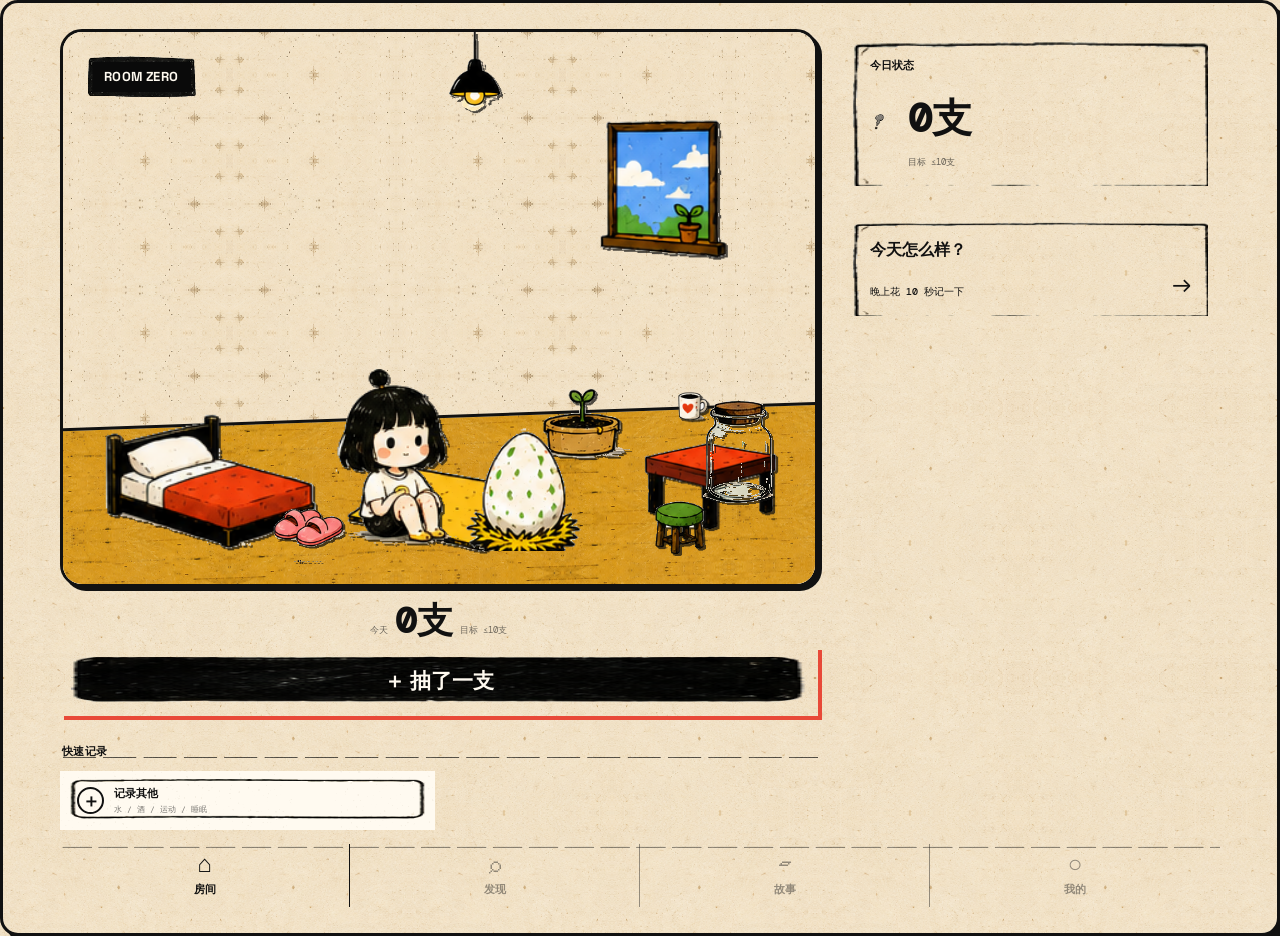
==== index.html @ 04651fb5 "ALIVE V4 · GITHUB PAGES RUNTIME" ====
<!doctype html>
<html lang="zh-CN">
  <head>
    <meta charset="UTF-8" />
    <meta name="viewport" content="width=device-width, initial-scale=1, viewport-fit=cover" />
    <meta name="theme-color" content="#f7f3e8" />
    <meta name="description" content="ALIVE · 把自己养回来。" />
    <meta name="mobile-web-app-capable" content="yes" />
    <meta name="apple-mobile-web-app-capable" content="yes" />
    <title>ALIVE · Room Zero</title>
    <link rel="stylesheet" href="./styles.css?v=5.3-layout-fix" />
  </head>
  <body>
    <div class="app-shell" id="app-shell" data-mode="folded" data-layout-mode="folded">
      <main class="app-main" id="app" aria-live="polite"></main>
    </div>
    <div class="toast" id="toast" role="status" aria-live="polite"></div>
    <div class="sheet-backdrop" id="sheet-backdrop"></div>
    <section class="bottom-sheet" id="bottom-sheet" role="dialog" aria-modal="true" aria-labelledby="sheet-title" hidden></section>
    <script type="module" src="./app.js?v=5.3-layout-fix"></script>
  </body>
</html>
---- styles.css ----
@import url('https://fonts.googleapis.com/css2?family=Bungee&family=DM+Mono:wght@400;500&family=Space+Grotesk:wght@500;600;700&display=swap');
:root { --alive-bg:#f7f3e8; --alive-paper:#fffaf0; --alive-ink:#111; --alive-yellow:#ffd234; --alive-red:#e84938; --alive-green:#66a747; --alive-blue:#4c8bd3; --alive-soft-line:rgba(17,17,17,.18); --alive-shadow:5px 5px 0 var(--alive-ink); --display:'Space Grotesk','Arial Rounded MT Bold',Arial,sans-serif; --mono:'DM Mono',ui-monospace,SFMono-Regular,Menlo,monospace; }
* { box-sizing:border-box; }
html { min-height:100%; background:var(--alive-ink); }
body { min-width:320px; min-height:100%; margin:0; color:var(--alive-ink); background:var(--alive-bg); font-family:var(--display); -webkit-font-smoothing:antialiased; }
button { border:0; color:inherit; font:inherit; cursor:pointer; }
button:focus-visible { outline:3px solid var(--alive-blue); outline-offset:3px; }
img { display:block; max-width:100%; }
.app-shell { min-height:100svh; padding-bottom:70px; background:var(--alive-bg); }
.topbar { position:sticky; z-index:20; top:0; display:grid; grid-template-columns:1fr auto 1fr; align-items:center; min-height:70px; padding:0 clamp(16px,4vw,54px); border-bottom:3px solid var(--alive-ink); background:rgba(247,243,232,.96); }
.brand { display:inline-flex; justify-self:start; align-items:baseline; gap:10px; padding:7px 0; background:transparent; text-align:left; }
.brand-name { font-family:Bungee,var(--display); font-size:23px; letter-spacing:.02em; }
.brand-sub { font-size:11px; font-weight:700; }
.mode-switch { display:flex; gap:3px; padding:3px; border:2px solid var(--alive-ink); background:var(--alive-paper); box-shadow:3px 3px 0 var(--alive-ink); }
.mode-button { min-height:42px; padding:0 13px; background:transparent; font-size:11px; font-weight:700; }
.mode-button.active { color:var(--alive-paper); background:var(--alive-ink); }
.top-actions { display:flex; justify-self:end; align-items:center; gap:9px; }
.sync-state { font-family:var(--mono); font-size:9px; }
.sync-state[data-status=pending] { color:#9d6f00; }
.sync-dot { width:10px; height:10px; border:2px solid var(--alive-ink); border-radius:50%; background:var(--alive-green); }
.sync-dot[data-status=pending] { background:var(--alive-yellow); }
.avatar-button { width:42px; height:42px; border:2px solid var(--alive-ink); background:var(--alive-yellow); box-shadow:3px 3px 0 var(--alive-ink); font-weight:700; }
.app-main { width:min(1420px,100%); margin:0 auto; padding:31px clamp(16px,4vw,54px) 48px; }
.today-view { min-height:calc(100svh - 170px); }
.page-kicker,.section-kicker { display:flex; justify-content:space-between; align-items:center; gap:16px; font-family:var(--mono); font-size:10px; letter-spacing:.04em; text-transform:uppercase; }
.page-kicker { padding-bottom:13px; border-bottom:2px solid var(--alive-ink); }
.page-kicker small,.section-kicker small { font-size:9px; opacity:.58; }
.morning-line { display:flex; justify-content:space-between; align-items:end; gap:16px; margin:22px 0 24px; }
.mini-label { display:block; margin-bottom:6px; font-family:var(--mono); font-size:10px; letter-spacing:.06em; text-transform:uppercase; }
.morning-line h1 { max-width:650px; margin:0; font-size:clamp(30px,4.6vw,58px); line-height:.9; letter-spacing:-.09em; }
.timezone-note { font-family:var(--mono); font-size:9px; line-height:1.55; text-align:right; opacity:.6; }
.world-layout { display:grid; grid-template-columns:minmax(0,1.48fr) minmax(330px,.72fr); gap:25px; align-items:start; }
.world-column { min-width:0; }
.action-column { display:flex; flex-direction:column; gap:13px; }
.world-stage-wrap { position:relative; }
.world-caption { margin-top:10px; font-family:var(--mono); font-size:9px; opacity:.55; }
.room-scene { position:relative; isolation:isolate; min-height:clamp(510px,47vw,680px); overflow:hidden; border:3px solid var(--alive-ink); background:var(--alive-paper); box-shadow:var(--alive-shadow); }
.room-wall,.room-floor { position:absolute; inset:0; z-index:-3; }
.room-wall { background:#f7f1e2; }
.room-floor { top:67%; bottom:0; background:#e5b934; border-top:3px solid var(--alive-ink); transform:skewY(-2deg); transform-origin:right; }
.room-scene.grey-air .room-wall { background:#eee7d9; }
.room-scene.grey-air .room-floor { background:#d6b452; }
.room-label { position:absolute; z-index:8; top:18px; left:18px; display:flex; align-items:baseline; gap:9px; }
.room-label span { padding:6px 9px; color:var(--alive-paper); background:var(--alive-ink); font-size:13px; font-weight:700; letter-spacing:.03em; }
.room-label small { font-family:var(--mono); font-size:9px; }
.room-note { position:absolute; z-index:9; top:18px; right:19px; min-width:125px; max-width:190px; padding:12px 14px 14px; border:2px solid var(--alive-ink); background:var(--alive-paper); box-shadow:3px 3px 0 var(--alive-ink); font-size:12px; font-weight:700; transform:rotate(2deg); }
.room-note img { position:absolute; width:35px; right:7px; bottom:-9px; transform:rotate(-5deg); }
.room-note.note-settled { background:var(--alive-yellow); }
.room-native-note { position:absolute; z-index:5; top:18%; left:29%; display:flex; align-items:center; gap:8px; padding:10px 14px; border:2px solid var(--alive-ink); background:var(--alive-paper); font-size:clamp(14px,2vw,22px); font-weight:700; transform:rotate(-2deg); }
.room-native-note:before { content:''; position:absolute; width:32px; height:6px; left:50%; top:-9px; background:var(--alive-yellow); transform:translateX(-50%) rotate(3deg); }
.room-native-note img { width:22px; }
.room-asset { position:absolute; max-width:none; object-fit:contain; user-select:none; pointer-events:none; filter:drop-shadow(2px 2px 0 rgba(17,17,17,.72)); }
.room-window { z-index:1; top:18%; right:25%; width:18%; }
.room-lamp { z-index:3; top:0; left:56%; width:14%; transform:translateX(-50%); }
.room-bed { z-index:2; left:3%; bottom:6%; width:43%; }
.room-rug { z-index:1; left:35%; bottom:3%; width:39%; }
.room-table { z-index:2; right:3%; bottom:7%; width:24%; }
.room-stool { z-index:3; right:11%; bottom:3%; width:12%; }
.room-cup { z-index:4; right:12%; bottom:28%; width:8%; }
.room-slippers { z-index:4; left:28%; bottom:4%; width:15%; }
.room-plant { z-index:4; right:22%; bottom:23%; width:12%; }
.room-egg { z-index:3; left:54%; bottom:7%; width:22%; transform:translateX(-50%); }
.room-zhanzhan { z-index:6; left:36%; bottom:6%; width:18%; }
.room-smoke-beast { position:absolute; z-index:7; right:23%; bottom:8%; width:15%; padding:0; background:transparent; filter:drop-shadow(3px 3px 0 rgba(17,17,17,.72)); }
.room-smoke-beast>img { width:100%; transition:transform .18s ease; }
.room-smoke-beast:active>img { transform:scale(.96); }
.dialogue { position:absolute; top:-35px; right:-45px; width:106px; aspect-ratio:1.42; }
.dialogue img { position:absolute; inset:0; width:100%; }
.dialogue b { position:absolute; inset:25% 12% 16%; display:grid; place-items:center; font-size:11px; white-space:nowrap; }
.pop-stamp { position:absolute; z-index:10; left:45%; top:48%; padding:11px 17px; color:var(--alive-paper); background:var(--alive-red); border:3px solid var(--alive-ink); box-shadow:4px 4px 0 var(--alive-ink); font-size:24px; font-weight:700; transform:rotate(-7deg); animation:pop-in .3s ease both; }
@keyframes pop-in { from{opacity:0;transform:rotate(-7deg) scale(.7)} to{opacity:1;transform:rotate(-7deg) scale(1)} }
.morning-summary { display:grid; gap:5px; padding:14px 15px; border:2px solid var(--alive-ink); background:var(--alive-paper); box-shadow:3px 3px 0 var(--alive-ink); }
.morning-summary strong { font-size:16px; }
.morning-summary small { font-family:var(--mono); font-size:10px; line-height:1.45; }
.morning-summary.empty { background:var(--alive-blue); }
.morning-summary.empty strong,.morning-summary.empty small { color:var(--alive-paper); }
.mobile-morning { display:none; }
.focus-note { position:relative; padding:16px 17px 14px; border:2px solid var(--alive-ink); background:var(--alive-yellow); box-shadow:4px 4px 0 var(--alive-ink); }
.note-heading { display:flex; justify-content:space-between; align-items:center; font-family:var(--mono); font-size:10px; font-weight:500; }
.note-heading img { width:36px; transform:rotate(-8deg); }
.focus-copy { display:grid; gap:4px; margin:15px 0 12px; }
.focus-copy span { font-size:13px; font-weight:600; }
.focus-copy strong { font-size:clamp(27px,3vw,39px); line-height:.93; letter-spacing:-.08em; }
.focus-progress { height:12px; overflow:hidden; border:2px solid var(--alive-ink); background:var(--alive-paper); }
.focus-progress span { display:block; height:100%; background:var(--alive-green); border-right:2px solid var(--alive-ink); transition:width .25s ease; }
.focus-meta { display:flex; justify-content:space-between; align-items:center; margin-top:8px; }
.focus-meta b { font-family:var(--mono); font-size:12px; }
.focus-meta button { min-height:40px; padding:4px 7px; border-bottom:2px solid var(--alive-ink); background:transparent; font-size:10px; font-weight:700; }
.smoke-action-wrap { display:grid; gap:0; }
.smoke-primary { display:grid; grid-template-columns:52px 1fr auto; align-items:center; gap:12px; min-height:76px; padding:10px 13px; border:3px solid var(--alive-ink); background:var(--alive-ink); color:var(--alive-paper); box-shadow:4px 4px 0 var(--alive-red); text-align:left; }
.smoke-primary:active { transform:translate(2px,2px); box-shadow:2px 2px 0 var(--alive-red); }
.smoke-button-icon { display:grid; place-items:center; width:48px; height:48px; border:2px solid var(--alive-ink); background:var(--alive-yellow); }
.smoke-button-icon img { width:30px; height:30px; object-fit:contain; }
.smoke-button-copy { display:grid; gap:4px; }
.smoke-button-copy b { font-size:17px; }
.smoke-button-copy small { color:rgba(255,250,240,.7); font-family:var(--mono); font-size:9px; }
.smoke-primary>strong { font-family:var(--mono); font-size:24px; }
.smoke-primary>strong em { color:var(--alive-yellow); font-size:12px; font-style:normal; }
.undo-bar { display:flex; justify-content:space-between; align-items:center; min-height:37px; padding:6px 11px; border:2px solid var(--alive-ink); border-top:0; background:var(--alive-red); color:var(--alive-paper); font-family:var(--mono); font-size:10px; }
.undo-bar button { min-height:36px; padding:5px 12px; color:var(--alive-ink); background:var(--alive-yellow); font-weight:700; }
.quick-log { padding:13px 0 4px; border-top:2px solid var(--alive-ink); border-bottom:2px solid var(--alive-ink); }
.quick-buttons { display:grid; grid-template-columns:1fr 1fr; gap:8px; margin-top:11px; }
.quick-button { display:grid; grid-template-columns:29px 1fr; align-items:center; gap:3px 8px; min-height:55px; padding:7px 9px; border:2px solid var(--alive-ink); background:var(--alive-paper); text-align:left; }
.quick-button>span { grid-row:span 2; display:grid; place-items:center; width:27px; height:27px; border:2px solid var(--alive-ink); border-radius:50%; font-size:18px; font-weight:700; }
.quick-button b { font-size:11px; }
.quick-button small { font-family:var(--mono); font-size:8px; opacity:.55; }
.quick-button.active { background:var(--alive-red); color:var(--alive-paper); }
.quick-button.active>span { color:var(--alive-ink); background:var(--alive-yellow); }
.quick-button.muted { opacity:.56; }
.today-state { display:grid; grid-template-columns:1.3fr 1fr 1fr; gap:9px; align-items:center; padding:11px 12px; border:2px solid var(--alive-ink); background:var(--alive-paper); }
.state-title { grid-column:1/-1; font-family:var(--mono); font-size:9px; text-transform:uppercase; opacity:.62; }
.state-main { display:flex; align-items:center; gap:7px; }
.state-main img { width:22px; height:22px; object-fit:contain; }
.state-main strong { font-family:var(--mono); font-size:20px; }
.state-mini { display:grid; gap:3px; font-size:10px; }
.state-mini span { font-family:var(--mono); font-size:8px; opacity:.55; }
.state-mini b { font-size:11px; }
.checkin-entry { display:grid; grid-template-columns:1fr auto 25px; align-items:center; gap:10px; width:100%; min-height:64px; padding:11px 13px; border:2px solid var(--alive-ink); background:var(--alive-blue); color:var(--alive-paper); text-align:left; box-shadow:3px 3px 0 var(--alive-ink); }
.checkin-entry.done { background:var(--alive-green); }
.checkin-entry span { font-size:14px; font-weight:700; }
.checkin-entry b { font-family:var(--mono); font-size:9px; font-weight:500; opacity:.9; }
.checkin-entry i { font-size:21px; font-style:normal; }
.below-room { display:grid; grid-template-columns:.8fr 1.2fr; gap:19px; margin-top:23px; }
.world-growth { display:grid; align-content:center; gap:8px; min-height:120px; padding:17px; border:2px solid var(--alive-ink); background:var(--alive-paper); box-shadow:3px 3px 0 var(--alive-ink); }
.world-growth strong { font-size:15px; line-height:1.3; letter-spacing:-.04em; }
.world-growth i { color:var(--alive-red); font-style:normal; }
.world-growth small { font-family:var(--mono); font-size:9px; opacity:.62; }
.recent-strip { display:grid; grid-template-columns:1fr 1fr; min-height:120px; border:2px solid var(--alive-ink); background:var(--alive-paper); }
.recent-strip>div { display:grid; align-content:center; gap:5px; padding:13px; border-right:2px solid var(--alive-ink); }
.recent-strip>div:last-child { border-right:0; }
.recent-strip strong { font-size:12px; line-height:1.2; }
.dev-tools { display:flex; flex-wrap:wrap; align-items:center; gap:7px; margin-top:26px; padding:10px; border:2px dashed var(--alive-ink); font-family:var(--mono); font-size:9px; }
.dev-tools>span { color:var(--alive-red); font-weight:700; }
.dev-tools button { min-height:34px; padding:5px 8px; border:1px solid var(--alive-ink); background:var(--alive-paper); font-size:9px; }
.dev-tools small { width:100%; opacity:.55; }
.settlement-view { width:min(100%,1040px); margin:0 auto; }
.settlement-head { position:relative; margin:35px 0 25px; padding:20px 0 24px; border-top:3px solid var(--alive-ink); border-bottom:3px solid var(--alive-ink); }
.settlement-head:after { content:'♥'; position:absolute; top:17px; right:4%; color:var(--alive-red); font-size:44px; transform:rotate(10deg); }
.settlement-head h1 { margin:18px 0 9px; font-size:clamp(46px,8vw,100px); line-height:.82; letter-spacing:-.11em; }
.settlement-head h1 em { color:var(--alive-red); font-style:normal; }
.settlement-head p { margin:0; font-family:var(--mono); font-size:11px; }
.settlement-room { position:relative; margin-bottom:20px; }
.settlement-room .room-scene { min-height:min(58vw,560px); }
.settlement-room-title { position:absolute; z-index:12; top:17px; left:50%; padding:6px 9px; color:var(--alive-paper); background:var(--alive-ink); font-family:var(--mono); font-size:10px; transform:translateX(-50%) rotate(-2deg); }
.settlement-change-label { position:absolute; z-index:12; left:50%; bottom:13px; padding:8px 12px; border:2px solid var(--alive-ink); background:var(--alive-yellow); font-size:13px; font-weight:700; transform:translateX(-50%) rotate(-2deg); }
.settlement-grid { display:grid; grid-template-columns:1fr 1fr; gap:17px; }
.summary-card,.change-card { min-height:250px; padding:17px; border:2px solid var(--alive-ink); background:var(--alive-paper); box-shadow:4px 4px 0 var(--alive-ink); }
.summary-card { background:var(--alive-yellow); }
.summary-card ul { display:grid; gap:0; padding:0; margin:15px 0 0; list-style:none; }
.summary-card li { display:flex; justify-content:space-between; gap:10px; padding:12px 0; border-bottom:2px solid var(--alive-ink); font-size:12px; }
.summary-card li strong { font-family:var(--mono); font-size:11px; }
.change-card { background:var(--alive-blue); color:var(--alive-paper); }
.change-visual { display:flex; align-items:center; gap:16px; margin:23px 0 16px; }
.change-visual img { width:92px; height:92px; object-fit:contain; filter:drop-shadow(2px 2px 0 var(--alive-ink)); }
.change-visual span { max-width:170px; font-size:16px; font-weight:700; line-height:1.05; }
.change-card p { margin-top:22px; font-family:var(--mono); font-size:10px; line-height:1.6; }
.settlement-footer { display:flex; justify-content:space-between; gap:14px; align-items:center; margin:22px 0 17px; padding:13px 0; border-top:2px solid var(--alive-ink); border-bottom:2px solid var(--alive-ink); }
.settlement-footer span { font-family:var(--mono); font-size:9px; opacity:.58; }
.settlement-footer strong { font-size:16px; }
.primary-button { display:flex; justify-content:space-between; align-items:center; width:100%; min-height:54px; padding:0 15px; border:2px solid var(--alive-ink); background:var(--alive-ink); color:var(--alive-paper); box-shadow:4px 4px 0 var(--alive-red); font-size:14px; font-weight:700; }
.primary-button span { color:var(--alive-yellow); font-size:23px; }
.bottom-dock { position:fixed; z-index:30; left:0; right:0; bottom:0; display:flex; justify-content:space-between; align-items:center; min-height:51px; padding:0 clamp(16px,4vw,54px); border-top:3px solid var(--alive-ink); background:var(--alive-ink); color:var(--alive-paper); }
.dock-item { font-size:13px; font-weight:700; }
.dock-mark { margin-right:8px; color:var(--alive-red); }
.dock-status { font-family:var(--mono); font-size:9px; opacity:.68; }
.toast { position:fixed; z-index:100; left:50%; bottom:68px; max-width:calc(100vw - 30px); padding:11px 14px; border:2px solid var(--alive-ink); background:var(--alive-yellow); box-shadow:4px 4px 0 var(--alive-ink); font-size:12px; font-weight:700; opacity:0; pointer-events:none; transform:translate(-50%,14px) rotate(-1deg); transition:.2s ease; }
.toast.show { opacity:1; transform:translate(-50%,0) rotate(-1deg); }
.sheet-backdrop { position:fixed; z-index:80; inset:0; background:rgba(17,17,17,.47); opacity:0; pointer-events:none; transition:opacity .2s; }
.sheet-backdrop.show { opacity:1; pointer-events:auto; }
.bottom-sheet { position:fixed; z-index:90; left:50%; bottom:0; width:min(100%,620px); max-height:90svh; overflow-y:auto; padding:26px 21px calc(23px + env(safe-area-inset-bottom)); border:3px solid var(--alive-ink); border-bottom:0; background:var(--alive-paper); box-shadow:7px 0 0 var(--alive-yellow); transform:translateX(-50%); }
.bottom-sheet[hidden] { display:none; }
.sheet-close { position:absolute; top:13px; right:14px; width:44px; height:44px; border:2px solid var(--alive-ink); background:var(--alive-yellow); font-size:21px; line-height:1; }
.sheet-kicker { font-family:var(--mono); font-size:10px; }
.bottom-sheet h2 { max-width:450px; margin:15px 0 8px; font-size:35px; line-height:.9; letter-spacing:-.08em; }
.sheet-copy { max-width:430px; margin:0 0 21px; font-family:var(--mono); font-size:10px; line-height:1.6; opacity:.62; }
.scale-row,.food-row { display:grid; grid-template-columns:74px 1fr; align-items:center; gap:11px; padding:10px 0; border-bottom:2px solid var(--alive-soft-line); }
.scale-row>span,.food-row>span { font-size:12px; font-weight:700; }
.scale-row>div,.food-row>div { display:grid; grid-template-columns:repeat(5,1fr); gap:5px; }
.scale-choice,.food-choice { min-height:44px; border:2px solid var(--alive-ink); background:transparent; font-family:var(--mono); font-size:11px; }
.scale-choice.selected,.food-choice.selected { background:var(--alive-green); color:var(--alive-paper); }
.food-row { margin-bottom:19px; }
.food-row>div { grid-template-columns:repeat(3,1fr); }
.target-stepper { display:grid; grid-template-columns:52px 1fr 52px; gap:12px; align-items:center; margin:27px 0 23px; }
.target-stepper button { width:52px; height:52px; border:2px solid var(--alive-ink); background:var(--alive-yellow); font-size:25px; }
.target-stepper strong { font-family:var(--mono); font-size:36px; text-align:center; }
.target-stepper small { font-size:12px; }
.app-shell[data-mode=folded] .app-main { padding-top:20px; }
.app-shell[data-mode=folded] .morning-line { margin:13px 0 14px; }
.app-shell[data-mode=folded] .morning-line h1 { font-size:clamp(28px,4vw,42px); }
.app-shell[data-mode=folded] .desktop-morning { display:none; }
.app-shell[data-mode=folded] .action-column { gap:9px; }
.app-shell[data-mode=folded] .room-scene { min-height:clamp(250px,32svh,400px); }
.app-shell[data-mode=folded] .world-caption { display:none; }
@media (max-width:900px) { .world-layout{grid-template-columns:1fr}.desktop-morning{display:none}.mobile-morning{display:block;margin-top:15px}.action-column{display:grid;grid-template-columns:1fr 1fr;gap:13px}.action-column>.focus-note,.action-column>.smoke-action-wrap,.action-column>.today-state,.action-column>.checkin-entry{grid-column:1/-1}.quick-log{padding-top:0;border-top:0} }
@media (min-width:901px) { .app-shell[data-mode=folded] .world-layout{grid-template-columns:1fr}.app-shell[data-mode=folded] .action-column{display:grid;grid-template-columns:repeat(2,minmax(0,1fr));gap:14px}.app-shell[data-mode=folded] .action-column>.focus-note,.app-shell[data-mode=folded] .action-column>.smoke-action-wrap,.app-shell[data-mode=folded] .action-column>.today-state,.app-shell[data-mode=folded] .action-column>.checkin-entry{grid-column:1/-1} }
@media (max-width:580px) { .app-shell{padding-bottom:62px}.topbar{grid-template-columns:1fr auto;min-height:64px;padding:0 13px}.brand-name{font-size:20px}.brand-sub,.sync-state{display:none}.mode-switch{position:absolute;top:72px;left:50%;transform:translateX(-50%)}.mode-button{min-height:39px;padding:0 10px;font-size:9px}.avatar-button{width:36px;height:36px}.app-main{padding:54px 13px 28px}.page-kicker{font-size:8px}.page-kicker small{font-size:8px}.morning-line{align-items:start;margin:20px 0 16px}.morning-line h1{font-size:32px}.timezone-note{display:none}.room-scene{min-height:440px;box-shadow:3px 3px 0 var(--alive-ink)}.room-label{top:12px;left:11px;gap:5px}.room-label span{font-size:10px}.room-label small{font-size:7px}.room-note{top:45px;right:10px;max-width:122px;padding:8px 9px 10px;font-size:9px}.room-native-note{top:20%;left:30%;padding:8px 10px;font-size:13px}.room-native-note img{width:16px}.room-window{top:17%;right:7%;width:29%}.room-lamp{width:17%;left:56%}.room-bed{left:1%;bottom:6%;width:52%}.room-rug{left:30%;bottom:2%;width:49%}.room-table{right:0;bottom:7%;width:35%}.room-stool{right:8%;bottom:3%;width:15%}.room-cup{right:12%;bottom:28%;width:10%}.room-slippers{left:27%;bottom:4%;width:19%}.room-plant{right:23%;bottom:22%;width:15%}.room-egg{left:53%;bottom:7%;width:28%}.room-zhanzhan{left:34%;bottom:6%;width:24%}.room-smoke-beast{right:22%;bottom:8%;width:19%}.dialogue{top:-30px;right:-30px;width:82px}.dialogue b{font-size:8px}.pop-stamp{left:40%;top:47%;padding:8px 11px;font-size:18px}.action-column{display:flex;gap:11px}.focus-note{padding:13px 12px 11px}.focus-copy strong{font-size:29px}.smoke-primary{grid-template-columns:45px 1fr auto;min-height:70px;gap:8px;padding:8px;box-shadow:3px 3px 0 var(--alive-red)}.smoke-button-icon{width:40px;height:40px}.smoke-button-icon img{width:25px;height:25px}.smoke-button-copy b{font-size:15px}.smoke-primary>strong{font-size:20px}.today-state{padding:10px}.state-main strong{font-size:18px}.checkin-entry{min-height:58px;padding:9px 10px}.checkin-entry span{font-size:12px}.checkin-entry b{font-size:8px}.below-room{grid-template-columns:1fr;gap:14px}.world-growth,.recent-strip{min-height:104px}.recent-strip>div{padding:11px}.bottom-dock{min-height:47px;padding:0 13px}.dock-status{font-size:7px}.toast{bottom:63px;font-size:10px}.settlement-head{margin-top:27px}.settlement-head h1{font-size:58px}.settlement-room .room-scene{min-height:430px}.settlement-grid{grid-template-columns:1fr}.summary-card,.change-card{min-height:auto}.settlement-footer{display:grid}.bottom-sheet{padding:23px 14px calc(18px + env(safe-area-inset-bottom))}.bottom-sheet h2{font-size:32px}.scale-row,.food-row{grid-template-columns:63px 1fr;gap:8px} }
@media (prefers-reduced-motion:reduce) { *,*::before,*::after{scroll-behavior:auto!important;animation-duration:.01ms!important;animation-iteration-count:1!important;transition-duration:.01ms!important} }

/* V4 Game Shell rebuild: the room is the product surface. */
:root { --shell-cream:#f7f3e8; --shell-paper:#fffaf0; --shell-ink:#111111; --shell-yellow:#ffd234; --shell-red:#e84938; --shell-green:#66a747; --shell-blue:#4c8bd3; --shell-shadow:4px 4px 0 var(--shell-ink); }
html, body { background:var(--shell-ink); }
body { overflow-x:hidden; }
.app-shell { min-height:100svh; padding:0; background:var(--shell-cream); }
.app-main { width:100%; max-width:none; margin:0; padding:0; }
.game-screen { width:min(1210px,100%); min-height:100svh; margin:0 auto; padding:clamp(10px,2.2vw,26px); border:3px solid var(--shell-ink); border-radius:28px; box-shadow:7px 7px 0 var(--shell-ink); background:var(--shell-cream); }
.game-screen:before { display:none; }
.game-layout { display:grid; grid-template-columns:minmax(0,2.05fr) minmax(245px,.95fr); gap:clamp(10px,1.6vw,22px); width:min(1160px,100%); margin:0 auto; align-items:stretch; }
.game-world { min-width:0; }
.world-stage-wrap { height:100%; }
.room-scene { min-height:0; height:clamp(420px,63svh,650px); border:3px solid var(--shell-ink); border-radius:22px; box-shadow:var(--shell-shadow); background:var(--shell-paper); }
.room-wall { background:#f8f0df; }
.room-floor { top:67%; background:#e7bb35; }
.room-scene.grey-air .room-wall { background:#eee7d9; }
.room-scene.grey-air .room-floor { background:#d7b65a; }
.room-label { top:18px; left:18px; }
.room-label span { padding:7px 10px; font-size:13px; }
.room-label small { display:none; }
.room-note { display:none; }
.room-native-note { top:18%; left:30%; padding:8px 12px; font-size:clamp(13px,1.7vw,20px); }
.game-hud { display:flex; flex-direction:column; justify-content:flex-start; gap:12px; min-width:0; padding:clamp(8px,1.5vw,18px) 0; }
.today-state { display:block; padding:17px; border:2px solid var(--shell-ink); border-radius:10px; background:var(--shell-paper); box-shadow:3px 3px 0 var(--shell-ink); }
.state-title { margin-bottom:18px; font-family:var(--mono); font-size:11px; font-weight:700; opacity:1; }
.state-main { gap:10px; }
.state-main img { width:28px; height:28px; }
.state-main strong { font-size:clamp(25px,3.2vw,40px); }
.state-mini { display:none; }
.mood-entry { display:grid; grid-template-columns:1fr auto; gap:7px 10px; width:100%; min-height:118px; padding:17px; border:2px solid var(--shell-ink); border-radius:10px; background:var(--shell-paper); box-shadow:3px 3px 0 var(--shell-ink); text-align:left; }
.mood-entry span { grid-column:1/-1; font-size:16px; font-weight:700; }
.mood-entry b { font-family:var(--mono); font-size:10px; font-weight:500; align-self:end; }
.mood-entry i { align-self:end; font-size:24px; font-style:normal; }
.mood-entry.good { background:#eef5df; }
.mood-entry.rough { background:#f6e2d8; }
.game-focus { width:min(1160px,100%); margin:clamp(10px,1.7vw,20px) auto 0; }
.focus-note { padding:9px 12px 10px; border:0; border-bottom:2px solid var(--shell-ink); background:transparent; box-shadow:none; }
.note-heading { font-family:var(--display); font-size:clamp(14px,2vw,19px); font-weight:700; }
.note-heading img { width:31px; }
.focus-copy { display:none; }
.focus-target { position:relative; display:flex; align-items:center; gap:9px; width:min(350px,100%); min-height:48px; margin-top:8px; padding:5px 10px; border:2px solid var(--shell-ink); border-radius:7px; background:var(--shell-paper); text-align:left; }
.focus-target img { width:20px; height:20px; object-fit:contain; }
.focus-target strong { font-size:clamp(17px,2vw,23px); }
.focus-target span { margin-left:auto; font-family:var(--mono); font-size:9px; opacity:.6; }
.focus-progress { width:min(350px,100%); height:5px; margin-top:8px; border:1px solid var(--shell-ink); background:var(--shell-paper); }
.focus-progress span { background:var(--shell-green); }
.game-action-row { display:grid; grid-template-columns:minmax(0,1.08fr) minmax(250px,.92fr); gap:14px; width:min(1160px,100%); margin:0 auto; align-items:start; }
.smoke-primary { min-height:70px; border-radius:8px; box-shadow:4px 4px 0 var(--shell-red); }
.smoke-primary>strong { font-size:24px; }
.quick-log { padding:0; border:0; }
.quick-log .section-kicker { min-height:24px; padding:0 2px; border-bottom:2px solid var(--shell-ink); font-family:var(--display); font-size:11px; font-weight:700; }
.quick-log .section-kicker small { display:none; }
.quick-buttons { grid-template-columns:1fr 1fr; margin-top:8px; }
.quick-button { min-height:55px; border-radius:6px; }
.quick-button.active { background:var(--shell-paper); color:var(--shell-ink); }
.quick-button.active>span { background:var(--shell-yellow); }
.quick-button.muted { opacity:1; background:var(--shell-paper); }
.undo-bar { border-radius:0 0 8px 8px; }
.game-nav { display:grid; grid-template-columns:repeat(4,1fr); width:min(1160px,100%); margin:14px auto 0; border-top:2px solid var(--shell-ink); border-bottom:2px solid var(--shell-ink); }
.game-nav button { display:grid; gap:3px; justify-items:center; min-height:63px; padding:8px 5px; background:transparent; border-right:1px solid var(--shell-ink); }
.game-nav button:last-child { border-right:0; }
.game-nav button span { font-size:24px; line-height:1; }
.game-nav button b { font-size:11px; }
.game-nav button:not(.active) { opacity:.42; }
.below-room, .world-caption, .mobile-morning, .desktop-morning, .recent-strip, .world-growth, .checkin-entry { display:none !important; }
.dev-tools { width:min(1160px,100%); margin:15px auto 0; }
.settlement-view { width:100%; max-width:1160px; margin:0 auto; padding:0; }
.settlement-view .page-kicker { display:none; }
.settlement-head { margin:0 auto 14px; padding:0 0 9px; border-top:0; border-bottom:2px solid var(--shell-ink); }
.settlement-head:after { display:none; }
.settlement-head h1 { margin:0; font-size:clamp(29px,5vw,56px); letter-spacing:-.08em; }
.settlement-head p { display:none; }
.settlement-room-title { top:13px; }
.settlement-room .room-scene { height:clamp(390px,65svh,650px); }
.settlement-change-label { bottom:13px; }
.settlement-grid { grid-template-columns:minmax(0,1fr) minmax(0,1fr); gap:12px; }
.summary-card, .change-card { min-height:0; padding:13px; border-radius:8px; box-shadow:3px 3px 0 var(--shell-ink); }
.summary-card { background:var(--shell-paper); }
.change-card { background:var(--shell-paper); color:var(--shell-ink); }
.change-visual { margin:10px 0; }
.change-visual img { width:70px; height:70px; }
.change-visual span { font-size:12px; }
.change-card p { margin:8px 0 0; font-size:9px; }
.settlement-footer { margin:13px 0; }
.settlement-footer strong { font-size:14px; }
.toast { bottom:18px; }
@media (max-width:759px) {
  html, body { background:var(--shell-cream); }
  body { overflow:hidden; }
  .game-screen { height:100svh; min-height:0; overflow:hidden; padding:8px 13px calc(8px + env(safe-area-inset-bottom)); border-radius:23px; box-shadow:3px 3px 0 var(--shell-ink); }
  .game-screen:before { height:2px; margin-bottom:7px; }
  .game-layout { display:block; }
  .game-hud { display:none; }
  .room-scene { height:43svh; min-height:270px; max-height:410px; border-radius:18px; box-shadow:3px 3px 0 var(--shell-ink); }
  .room-label { top:12px; left:12px; }
  .room-label span { padding:5px 8px; font-size:10px; }
  .room-window { top:15%; right:7%; width:29%; }
  .room-lamp { width:17%; }
  .room-bed { left:1%; bottom:6%; width:52%; }
  .room-rug { left:30%; bottom:2%; width:49%; }
  .room-table { right:0; bottom:7%; width:35%; }
  .room-stool { right:8%; bottom:3%; width:15%; }
  .room-cup { right:12%; bottom:28%; width:10%; }
  .room-slippers { left:27%; bottom:4%; width:19%; }
  .room-plant { right:23%; bottom:22%; width:15%; }
  .room-egg { left:53%; bottom:7%; width:28%; }
  .room-zhanzhan { left:34%; bottom:6%; width:24%; }
  .room-smoke-beast { right:22%; bottom:8%; width:19%; }
  .room-native-note { display:none; }
  .game-focus { margin-top:6px; }
  .focus-note { padding:4px 2px 5px; }
  .note-heading { font-size:13px; }
  .focus-target { width:100%; min-height:43px; margin-top:5px; }
  .focus-target strong { font-size:18px; }
  .focus-progress { width:100%; height:4px; margin-top:5px; }
  .game-action-row { display:block; margin-top:7px; }
  .smoke-primary { min-height:58px; grid-template-columns:40px 1fr auto; gap:8px; padding:6px 8px; box-shadow:3px 3px 0 var(--shell-red); }
  .smoke-button-icon { width:38px; height:38px; }
  .smoke-button-icon img { width:23px; height:23px; }
  .smoke-button-copy b { font-size:15px; }
  .smoke-button-copy small { font-size:8px; }
  .smoke-primary>strong { font-size:20px; }
  .quick-log { margin-top:5px; }
  .quick-log .section-kicker { display:none; }
  .quick-buttons { grid-template-columns:1fr 1fr; margin-top:0; gap:7px; }
  .quick-button { min-height:38px; padding:4px 8px; grid-template-columns:24px 1fr; }
  .quick-button>span { width:23px; height:23px; font-size:15px; }
  .quick-button b { font-size:10px; }
  .quick-button small { display:none; }
  .game-nav { display:none; }
  .undo-bar { min-height:31px; padding:3px 8px; }
  .undo-bar button { min-height:28px; padding:3px 10px; }
  .toast { bottom:10px; }
}

/* Final room/detail overrides: this block intentionally wins over legacy cascades. */
.room-egg {
  width:14.5%;
  left:54%;
  bottom:7%;
  opacity:1 !important;
  mix-blend-mode:normal;
  background:transparent;
}
.room-egg, .room-plant, .room-seed-jar, .room-resident, .room-smoke-beast { transform-origin:center bottom; }
.room-plant { width:8%; right:22%; bottom:23%; }
.room-seed-jar { right:5%; bottom:8%; width:5%; }
.room-seed-jar span { display:none; }
.room-resident { transform:none !important; }
.room-smoke-beast { right:12%; bottom:11%; width:7.8%; }
.resident-liver { right:23%; bottom:15%; width:8.6%; }
.resident-muscle { right:4%; bottom:14%; width:10.4%; }
.resident-moon { right:7%; top:31%; bottom:auto; width:7.8%; }
.resident-water { right:8%; top:39%; bottom:auto; width:6.8%; }
.smoke-count-outside { flex-wrap:wrap; row-gap:2px; }
.smoke-count-outside em { margin-left:0; color:var(--shell-ink); opacity:.58; font-family:var(--mono); font-size:9px; }
.state-main { flex-wrap:wrap; }
.state-main small { width:100%; margin-left:38px; color:var(--shell-ink); font-family:var(--mono); font-size:9px; opacity:.62; }
.settlement-facts { display:grid; grid-template-columns:repeat(4,minmax(0,1fr)); gap:8px; margin-top:15px; }
.settlement-fact { display:grid; gap:3px; min-width:0; padding:9px 7px 8px; border:2px solid var(--shell-ink); background:rgba(255,250,240,.32); }
.settlement-fact b { font-size:18px; line-height:1; }
.settlement-fact span { font-family:var(--mono); font-size:8px; opacity:.62; }
.settlement-fact strong { overflow-wrap:anywhere; font-family:var(--mono); font-size:11px; line-height:1.1; }
.settlement-note { background:var(--shell-yellow); }

@media (max-width:759px) {
  .room-scene { min-height:clamp(440px,61svh,560px); }
  .room-zhanzhan { left:34%; bottom:6%; width:30%; }
  .room-egg { left:57%; bottom:7%; width:21%; }
  .room-plant { right:24%; bottom:22%; width:9%; }
  .room-seed-jar { right:5%; bottom:10%; width:8.5%; }
  .room-smoke-beast { right:10%; bottom:11%; width:13%; }
  .resident-liver { right:22%; bottom:17%; width:11.5%; }
  .resident-muscle { right:3%; bottom:16%; width:14%; }
  .resident-moon { right:8%; top:30%; width:11.5%; }
  .resident-water { right:9%; top:39%; width:9%; }
  .settlement-facts { gap:5px; }
  .settlement-fact { padding:8px 5px; }
  .settlement-fact b { font-size:15px; }
  .settlement-fact strong { font-size:9px; }
}

/* Detail pass: stable room anchors, truthful smoke numbers, and opaque hero egg. */
.room-egg {
  opacity:1 !important;
  mix-blend-mode:normal;
  background:transparent;
}
.room-egg, .room-plant, .room-seed-jar, .room-resident, .room-smoke-beast { transform-origin:center bottom; }
.room-egg { width:14.5%; left:54%; bottom:7%; transform:translateX(-50%); }
.room-plant { width:8%; right:22%; bottom:23%; }
.room-seed-jar { right:5%; bottom:8%; width:5%; }
.room-seed-jar span { display:none; }
.room-resident { transform:none !important; }
.room-smoke-beast { right:12%; bottom:11%; width:7.8%; }
.resident-liver { right:23%; bottom:15%; width:8.6%; }
.resident-muscle { right:4%; bottom:14%; width:10.4%; }
.resident-moon { right:7%; top:31%; bottom:auto; width:7.8%; }
.resident-water { right:8%; top:39%; bottom:auto; width:6.8%; }
.smoke-count-outside { flex-wrap:wrap; row-gap:2px; }
.smoke-count-outside em { margin-left:0; color:var(--shell-ink); opacity:.58; font-family:var(--mono); font-size:9px; }
.state-main { flex-wrap:wrap; }
.state-main small { width:100%; margin-left:38px; color:var(--shell-ink); font-family:var(--mono); font-size:9px; opacity:.62; }
.settlement-facts { display:grid; grid-template-columns:repeat(4,minmax(0,1fr)); gap:8px; margin-top:15px; }
.settlement-fact { display:grid; gap:3px; min-width:0; padding:9px 7px 8px; border:2px solid var(--shell-ink); background:rgba(255,250,240,.32); }
.settlement-fact b { font-size:18px; line-height:1; }
.settlement-fact span { font-family:var(--mono); font-size:8px; opacity:.62; }
.settlement-fact strong { overflow-wrap:anywhere; font-family:var(--mono); font-size:11px; line-height:1.1; }
.settlement-note { background:var(--shell-yellow); }

@media (max-width:759px) {
  .room-scene { min-height:clamp(440px,61svh,560px); }
  .room-zhanzhan { left:34%; bottom:6%; width:30%; }
  .room-egg { left:57%; bottom:7%; width:21%; }
  .room-plant { right:24%; bottom:22%; width:9%; }
  .room-seed-jar { right:5%; bottom:10%; width:8.5%; }
  .room-smoke-beast { right:10%; bottom:11%; width:13%; }
  .resident-liver { right:22%; bottom:17%; width:11.5%; }
  .resident-muscle { right:3%; bottom:16%; width:14%; }
  .resident-moon { right:8%; top:30%; width:11.5%; }
  .resident-water { right:9%; top:39%; width:9%; }
  .settlement-facts { gap:5px; }
  .settlement-fact { padding:8px 5px; }
  .settlement-fact b { font-size:15px; }
  .settlement-fact strong { font-size:9px; }
}

@media (max-width:759px) and (orientation:portrait) {
  .app-shell[data-layout-mode="folded"] .game-focus { margin-top:10px; }
  .app-shell[data-layout-mode="folded"] .game-action-row { margin-top:8px; }
}
@media (min-width:760px) and (max-height:760px) { .room-scene { height:clamp(360px,58svh,520px); } }

/* V4 final shell polish: approved material kit + Find N6 composition lock. */
:root {
  --material-paper:url('./assets/v4/material/ALIVE_V4_MATERIAL_ASSETS/texture_paper.png');
  --material-wall:url('./assets/v4/material/ALIVE_V4_MATERIAL_ASSETS/texture_wall.png');
  --material-floor:url('./assets/v4/material/ALIVE_V4_MATERIAL_ASSETS/texture_floor.png');
  --material-panel:url('./assets/v4/material/ALIVE_V4_MATERIAL_ASSETS/frame_panel.png');
  --material-secondary:url('./assets/v4/material/ALIVE_V4_MATERIAL_ASSETS/frame_button_secondary.png');
  --material-cta:url('./assets/v4/material/ALIVE_V4_MATERIAL_ASSETS/frame_cta_black.png');
  --material-label:url('./assets/v4/material/ALIVE_V4_MATERIAL_ASSETS/frame_label_black.png');
  --material-divider:url('./assets/v4/material/ALIVE_V4_MATERIAL_ASSETS/divider_handdrawn.png');
  --material-grain:url('./assets/v4/material/ALIVE_V4_MATERIAL_ASSETS/grain_overlay.png');
}
html, body { background-color:var(--shell-cream); }
body { overflow-x:hidden; overflow-y:auto; }
.app-shell { position:relative; background-color:var(--shell-cream); background-image:var(--material-paper); background-size:406px 270px; }
.app-shell::after { content:''; position:fixed; z-index:50; inset:0; pointer-events:none; background-image:var(--material-grain); background-size:314px 146px; opacity:.075; mix-blend-mode:multiply; }
.game-screen { border-radius:18px; background-color:var(--shell-cream); background-image:var(--material-paper); background-size:406px 270px; }
.room-wall { background-color:#f8f0df; background-image:var(--material-wall); background-size:333px 86px; background-repeat:repeat; }
.room-floor { background-color:#e7bb35; background-image:var(--material-floor); background-size:333px 106px; background-repeat:repeat; }
.room-label span { padding:10px 15px; background:transparent; border:9px solid transparent; border-image:var(--material-label) 20 fill stretch; }
.focus-target, .quick-button, .scale-choice, .food-choice, .sheet-close, .target-stepper button { border:10px solid transparent; border-image:var(--material-secondary) 20 fill stretch; background:transparent; border-radius:0; }
.today-state, .mood-entry, .summary-card, .change-card { border:12px solid transparent; border-image:var(--material-panel) 20 fill stretch; background:transparent; border-radius:0; box-shadow:none; }
.smoke-primary, .primary-button { border:12px solid transparent; border-image:var(--material-cta) 20 fill stretch; background:transparent; border-radius:0; box-shadow:4px 4px 0 var(--shell-red); }
.quick-log .section-kicker { border-bottom:0; background-image:var(--material-divider); background-repeat:repeat-x; background-position:left bottom; background-size:auto 9px; }
.focus-note { background-image:var(--material-divider); background-repeat:repeat-x; background-position:left bottom; background-size:auto 9px; border-bottom:0; }
.focus-progress { display:none; }
.mood-entry.good, .mood-entry.rough { background-color:transparent; }
.settlement-view .summary-card { background-color:transparent; }
.settlement-view .change-card { color:var(--shell-ink); background-color:transparent; }
.settlement-head { background-image:var(--material-divider); background-repeat:repeat-x; background-position:left bottom; background-size:auto 9px; border-bottom:0; }
.game-nav { border-top:0; border-bottom:0; background-image:var(--material-divider); background-repeat:repeat-x; background-position:left top, left bottom; background-size:auto 8px; }

/* Folded is a compact handheld game composition, not a shrunken desktop page. */
@media (max-width:759px) {
  html, body { min-height:100%; overflow-x:hidden; overflow-y:auto; }
  body { touch-action:pan-y; }
  .app-shell { min-height:100svh; padding-bottom:0; }
  .game-screen { width:100%; min-height:100svh; height:auto; overflow:visible; padding:8px 13px calc(10px + env(safe-area-inset-bottom)); border:0; border-radius:0; box-shadow:none; }
  .game-layout { display:block; }
  .room-scene { height:56svh; min-height:390px; max-height:520px; border-radius:0; box-shadow:3px 3px 0 var(--shell-ink); }
  .room-label { top:12px; left:12px; }
  .room-label span { padding:7px 11px; border-width:7px; font-size:10px; }
  .room-window { top:13%; right:9%; width:34%; }
  .room-lamp { width:19%; left:54%; }
  .room-bed { left:1%; bottom:5%; width:43%; }
  .room-rug, .room-table, .room-stool, .room-cup, .room-slippers, .room-plant { display:none; }
  .room-egg { left:63%; bottom:5%; width:36%; }
  .room-zhanzhan { left:31%; bottom:5%; width:31%; }
  .room-smoke-beast { right:16%; bottom:7%; width:23%; }
  .game-focus { margin-top:8px; }
  .focus-note { padding:5px 2px 9px; }
  .note-heading { font-size:13px; }
  .note-heading img { width:27px; }
  .focus-target { width:100%; min-height:44px; margin-top:5px; padding:3px 7px; border-width:8px; }
  .focus-target strong { font-size:18px; }
  .focus-target span { font-size:8px; }
  .game-action-row { display:block; margin-top:8px; }
  .smoke-primary { min-height:60px; grid-template-columns:40px 1fr auto; gap:8px; padding:5px 8px; border-width:9px; box-shadow:3px 3px 0 var(--shell-red); }
  .smoke-button-icon { width:38px; height:38px; }
  .smoke-button-copy b { font-size:15px; }
  .smoke-button-copy small { font-size:8px; }
  .smoke-primary>strong { font-size:20px; }
  .quick-log { margin-top:5px; }
  .quick-buttons { grid-template-columns:1fr; margin-top:0; gap:6px; }
  .quick-button { min-height:40px; padding:3px 8px; border-width:8px; }
  .quick-button>span { width:23px; height:23px; }
  .quick-button b { font-size:10px; }
  .undo-bar { border-radius:0; }
  .toast { bottom:10px; }
  .bottom-sheet { border-width:10px; border-image:var(--material-panel) 20 fill stretch; border-bottom:0; border-radius:0; box-shadow:7px 0 0 var(--shell-yellow); }
  .settlement-view { padding:8px 13px calc(18px + env(safe-area-inset-bottom)); }
  .settlement-view .room-scene { height:56svh; min-height:390px; }
}

/* Unfolded remains a composed world view with a narrow supporting HUD. */
@media (min-width:760px) {
  .game-screen { max-width:1380px; }
  .game-layout { grid-template-columns:minmax(0,2.12fr) minmax(265px,.88fr); gap:clamp(13px,1.8vw,24px); }
  .room-scene { height:clamp(450px,62svh,680px); }
  .game-hud { padding-top:8px; }
  .room-label span { border-width:8px; }
  .game-focus { margin-top:12px; }
  .smoke-primary { border-width:11px; }
  .quick-button { border-width:8px; }
}

/* Slice 01 cleanup: quiet character taps, compact smoke feedback, and a real portrait settlement flow. */
.pop-stamp { display:none !important; }
.room-smoke-beast { z-index:7; }
.room-smoke-beast.tap-react > img { transform:translateY(-3px) scale(1.025) rotate(-1deg); }
.dialogue { pointer-events:none; }

.smoke-action-wrap { display:flex; flex-direction:column; align-items:stretch; gap:7px; }
.smoke-count-outside { display:flex; align-items:baseline; justify-content:center; gap:7px; min-height:28px; color:var(--shell-ink); }
.smoke-count-outside span { font-family:var(--mono); font-size:9px; opacity:.6; }
.smoke-count-outside strong { font-family:var(--mono); font-size:clamp(25px,3vw,36px); line-height:1; }
.smoke-count-outside em { margin-left:3px; color:var(--shell-red); font-size:.52em; font-style:normal; }
.smoke-primary { display:flex; align-items:center; justify-content:center; min-height:64px; text-align:center; }
.smoke-primary > b { font-size:clamp(16px,2vw,21px); }
.smoke-primary > strong, .smoke-button-icon, .smoke-button-copy { display:none !important; }
.undo-bar { display:none !important; }
.toast { display:flex; align-items:center; gap:10px; pointer-events:none; }
.toast button { min-height:30px; padding:3px 9px; border:1px solid var(--shell-ink); background:var(--shell-paper); font-family:var(--mono); font-size:10px; font-weight:700; pointer-events:auto; }

@media (max-width:759px) {
  .smoke-action-wrap { gap:5px; }
  .smoke-count-outside { min-height:28px; }
  .smoke-count-outside strong { font-size:26px; }
  .smoke-primary { min-height:58px; padding:5px 8px; border-width:9px; }
  .smoke-primary > b { font-size:16px; }
  .settlement-view { width:100%; max-width:560px; padding:12px 13px calc(24px + env(safe-area-inset-bottom)); }
  .settlement-head { margin:0 0 14px; padding:0 0 11px; }
  .settlement-head h1 { font-size:clamp(36px,11vw,56px); line-height:.9; }
  .settlement-room { margin-bottom:16px; }
  .settlement-room .room-scene { height:clamp(320px,58svh,470px); min-height:320px; max-height:470px; }
  .settlement-room-title { top:11px; left:12px; transform:none; font-size:9px; }
  .settlement-change-label { bottom:10px; max-width:calc(100% - 24px); white-space:nowrap; font-size:11px; }
  .settlement-grid { display:flex; flex-direction:column; gap:12px; }
  .summary-card, .change-card { width:100%; min-height:0; }
  .change-visual { margin:10px 0 8px; }
  .settlement-footer { display:flex; flex-direction:column; align-items:flex-start; gap:6px; margin:14px 0; }
}

@media (prefers-reduced-motion:reduce) {
  .room-smoke-beast.tap-react > img { transform:none; }
}

/* Phase 1: life seeds, resident projections, and lightweight nurture surface. */
.room-seed-jar, .room-resident { position:absolute; padding:0; border:0; background:transparent; }
.room-seed-jar { z-index:8; right:5%; bottom:7%; width:10%; }
.room-seed-jar img, .resident-asset { width:100%; height:auto; object-fit:contain; filter:drop-shadow(2px 2px 0 rgba(17,17,17,.65)); }
.room-seed-jar span { position:absolute; right:-5px; bottom:-4px; min-width:18px; padding:2px 4px; border:2px solid var(--shell-ink); background:var(--shell-yellow); font-family:var(--mono); font-size:9px; line-height:1; }
.room-resident { z-index:8; right:3%; bottom:7%; width:15%; transform:translateX(calc(var(--resident-index) * -105%)); }
.resident-smoke { right:12%; width:16%; bottom:8%; }
.resident-liver { right:3%; width:15%; bottom:8%; }
.resident-muscle { right:3%; width:18%; bottom:6%; }
.resident-moon { right:3%; width:14%; bottom:40%; }
.resident-water { right:3%; width:13%; bottom:34%; }
.room-feedback { position:absolute; z-index:20; left:50%; top:42%; padding:8px 12px; border:2px solid var(--shell-ink); background:var(--shell-yellow); box-shadow:3px 3px 0 var(--shell-ink); font-size:12px; font-weight:700; transform:translateX(-50%) rotate(-2deg); pointer-events:none; }
.nurture-panel { display:grid; gap:12px; margin:16px 0; padding:18px; border:12px solid transparent; border-image:var(--material-panel) 20 fill stretch; background:transparent; }
.nurture-heading { display:flex; justify-content:space-between; gap:12px; align-items:baseline; font-size:18px; font-weight:700; }
.nurture-heading b { font-family:var(--mono); font-size:12px; white-space:nowrap; }
.nurture-copy, .nurture-hint { margin:0; font-family:var(--mono); font-size:10px; opacity:.68; }
.nurture-targets { display:grid; grid-template-columns:repeat(3,1fr); gap:9px; }
.nurture-target { display:grid; grid-template-columns:30px 1fr; align-items:center; gap:3px 7px; min-height:62px; padding:7px; border:8px solid transparent; border-image:var(--material-secondary) 20 fill stretch; background:transparent; text-align:left; }
.nurture-target img { grid-row:span 2; width:28px; height:28px; object-fit:contain; }
.nurture-target span { font-size:12px; font-weight:700; }
.nurture-target small { font-family:var(--mono); font-size:9px; opacity:.6; }
.nurture-target:disabled { opacity:.45; cursor:not-allowed; }
.nurture-finish { width:100%; min-height:48px; padding:9px 12px; border:8px solid transparent; border-image:var(--material-secondary) 20 fill stretch; background:transparent; font-weight:700; text-align:center; }
.secondary-button { min-height:48px; padding:9px 13px; border:8px solid transparent; border-image:var(--material-secondary) 20 fill stretch; background:transparent; font-weight:700; }
.other-log-grid { display:grid; grid-template-columns:1fr 1fr; gap:8px; margin-bottom:6px; }
.other-log-grid button { min-height:48px; padding:7px; border:8px solid transparent; border-image:var(--material-secondary) 20 fill stretch; background:transparent; font-size:12px; font-weight:700; }
.settlement-view .room-seed-jar { display:block; }
@media (max-width:759px) {
  .room-seed-jar { right:4%; bottom:9%; width:15%; }
  .room-resident { right:3%; bottom:8%; width:20%; }
  .resident-smoke { right:12%; width:22%; }
  .resident-liver { right:3%; width:21%; }
  .resident-muscle { right:2%; width:26%; }
  .resident-moon { right:3%; width:19%; bottom:39%; }
  .resident-water { right:3%; width:18%; bottom:34%; }
  .nurture-panel { margin:12px 0; padding:13px; }
  .nurture-heading { font-size:15px; }
  .nurture-targets { gap:6px; }
  .nurture-target { grid-template-columns:22px 1fr; gap:2px 4px; padding:5px; border-width:7px; }
  .nurture-target img { width:22px; height:22px; }
  .nurture-target span { font-size:10px; }
  .nurture-target small { font-size:8px; }
}

/* Final room/detail overrides: this block intentionally wins over legacy cascades. */
.room-egg {
  width:14.5%; left:54%; bottom:7%; opacity:1 !important;
  mix-blend-mode:normal; background:transparent;
}
.room-egg, .room-plant, .room-seed-jar, .room-resident, .room-smoke-beast { transform-origin:center bottom; }
.room-plant { width:8%; right:22%; bottom:23%; }
.room-seed-jar { right:5%; bottom:8%; width:5%; }
.room-seed-jar span { display:none; }
.room-resident { transform:none !important; }
.room-smoke-beast { right:12%; bottom:11%; width:7.8%; }
.resident-liver { right:23%; bottom:15%; width:8.6%; }
.resident-muscle { right:4%; bottom:14%; width:10.4%; }
.resident-moon { right:7%; top:31%; bottom:auto; width:7.8%; }
.resident-water { right:8%; top:39%; bottom:auto; width:6.8%; }
.smoke-count-outside { flex-wrap:wrap; row-gap:2px; }
.smoke-count-outside em { margin-left:0; color:var(--shell-ink); opacity:.58; font-family:var(--mono); font-size:9px; }
.state-main { flex-wrap:wrap; }
.state-main small { width:100%; margin-left:38px; color:var(--shell-ink); font-family:var(--mono); font-size:9px; opacity:.62; }
.settlement-facts { display:grid; grid-template-columns:repeat(4,minmax(0,1fr)); gap:8px; margin-top:15px; }
.settlement-fact { display:grid; gap:3px; min-width:0; padding:9px 7px 8px; border:2px solid var(--shell-ink); background:rgba(255,250,240,.32); }
.settlement-fact b { font-size:18px; line-height:1; }
.settlement-fact span { font-family:var(--mono); font-size:8px; opacity:.62; }
.settlement-fact strong { overflow-wrap:anywhere; font-family:var(--mono); font-size:11px; line-height:1.1; }
.settlement-note { background:var(--shell-yellow); }
.nurture-heading { position:relative; padding-right:42px; }
.nurture-heading > img { position:absolute; right:0; top:-5px; width:34px; height:34px; object-fit:contain; }
.nurture-fx { position:absolute; z-index:16; left:50%; bottom:28%; width:17%; pointer-events:none; transform:translateX(-50%); animation:seed-flight .55s ease-out both; }
.nurture-fx img { width:100%; height:auto; object-fit:contain; filter:drop-shadow(2px 2px 0 rgba(17,17,17,.55)); }
@keyframes seed-flight { from { opacity:0; transform:translate(-50%,14px) scale(.72) rotate(-8deg); } 45% { opacity:1; } to { opacity:.92; transform:translate(-50%,-12px) scale(1) rotate(5deg); } }
@media (max-width:759px) {
  .room-scene { min-height:clamp(440px,61svh,560px); }
  .room-zhanzhan { left:34%; bottom:6%; width:30%; }
  .room-egg { left:57%; bottom:7%; width:21%; }
  .room-plant { right:24%; bottom:22%; width:9%; }
  .room-plant { display:block; }
  .room-seed-jar { right:5%; bottom:10%; width:8.5%; }
  .room-smoke-beast { right:10%; bottom:11%; width:13%; }
  .resident-liver { right:22%; bottom:17%; width:11.5%; }
  .resident-muscle { right:3%; bottom:16%; width:14%; }
  .resident-moon { right:8%; top:30%; width:11.5%; }
  .resident-water { right:9%; top:39%; width:9%; }
  .settlement-facts { gap:5px; }
  .settlement-fact { padding:8px 5px; }
  .settlement-fact b { font-size:15px; }
  .settlement-fact strong { font-size:9px; }
}

@media (prefers-reduced-motion:reduce) {
  .nurture-fx { animation:none; }
}

/* Room Zero layout lock: size everything from the room, never from the source PNG. */
.room-scene .room-egg {
  width:auto !important;
  height:25% !important;
  left:61% !important;
  right:auto !important;
  bottom:6% !important;
  opacity:1 !important;
  filter:none !important;
  mix-blend-mode:normal !important;
  background:transparent !important;
  z-index:12 !important;
}
.room-scene .room-egg > img { opacity:1 !important; filter:none !important; }
.room-scene .room-zhanzhan { width:auto !important; height:33% !important; left:35% !important; right:auto !important; bottom:6% !important; z-index:10 !important; }
.room-scene .room-bed { width:35% !important; left:2% !important; right:auto !important; bottom:6% !important; z-index:3 !important; }
.room-scene .room-window { width:23% !important; right:9% !important; left:auto !important; top:15% !important; z-index:2 !important; }
.room-scene .room-lamp { width:auto !important; height:18% !important; left:54% !important; top:0 !important; z-index:4 !important; }
.room-scene .room-plant { width:auto !important; height:15% !important; right:24% !important; left:auto !important; bottom:22% !important; z-index:8 !important; }
.room-scene .room-seed-jar { width:auto !important; height:10% !important; right:4% !important; left:auto !important; bottom:25% !important; z-index:9 !important; }
.room-scene .room-smoke-beast { width:auto !important; height:16% !important; right:5% !important; left:auto !important; bottom:8% !important; z-index:11 !important; filter:none !important; }
.room-scene .room-resident { width:auto !important; right:auto !important; transform:none !important; z-index:10 !important; }
.room-scene .room-resident.anchor-right { right:17% !important; left:auto !important; bottom:9% !important; top:auto !important; }
.room-scene .room-resident.anchor-window { right:16% !important; left:auto !important; top:36% !important; bottom:auto !important; }
.room-scene .resident-liver { height:17% !important; }
.room-scene .resident-muscle { height:22% !important; }
.room-scene .resident-moon { height:16% !important; }
.room-scene .resident-water { height:14% !important; }
.room-scene .room-rug { width:36% !important; left:34% !important; right:auto !important; bottom:3% !important; z-index:2 !important; }
.room-scene .room-table { width:22% !important; right:3% !important; left:auto !important; bottom:7% !important; z-index:3 !important; }
.room-scene .room-stool { width:11% !important; right:13% !important; left:auto !important; bottom:3% !important; z-index:4 !important; }
.room-scene .room-cup { width:7% !important; right:13% !important; left:auto !important; bottom:28% !important; z-index:5 !important; }
.room-scene .room-slippers { width:14% !important; left:27% !important; right:auto !important; bottom:4% !important; z-index:5 !important; }

@media (max-width:759px) {
  .room-scene { height:56svh !important; min-height:360px !important; max-height:500px !important; }
  .room-scene .room-rug,
  .room-scene .room-table,
  .room-scene .room-stool,
  .room-scene .room-cup,
  .room-scene .room-slippers { display:none !important; }
  .room-scene .room-window { width:23% !important; right:10% !important; top:14% !important; }
  .room-scene .room-lamp { height:18% !important; left:54% !important; }
  .room-scene .room-plant { height:15% !important; right:20% !important; bottom:22% !important; }
  .room-scene .room-seed-jar { height:10% !important; right:5% !important; bottom:24% !important; }
  .room-scene .room-egg { height:25% !important; left:63% !important; bottom:5% !important; }
  .room-scene .room-zhanzhan { height:33% !important; left:33% !important; bottom:5% !important; }
  .room-scene .room-smoke-beast { height:16% !important; right:5% !important; bottom:7% !important; }
  .room-scene .room-resident.anchor-right { right:18% !important; bottom:8% !important; }
  .room-scene .room-resident.anchor-window { right:17% !important; top:34% !important; }
  .room-scene .resident-liver { height:17% !important; }
  .room-scene .resident-muscle { height:22% !important; }
  .room-scene .resident-moon { height:16% !important; }
  .room-scene .resident-water { height:14% !important; }
}

/* Phase 1 layout architecture: one explicit mode contract, updated by app.js. */
.app-shell[data-layout-mode="folded"] .game-screen { min-height:100svh; height:auto; }
.app-shell[data-layout-mode="folded"] .game-layout { display:block; }
.app-shell[data-layout-mode="folded"] .game-hud { display:none; }
.app-shell[data-layout-mode="folded"] .game-focus { display:block; }
.app-shell[data-layout-mode="folded"] .game-action-row { display:block; width:100%; }
.app-shell[data-layout-mode="folded"] .game-nav { display:none; }
.app-shell[data-layout-mode="folded"] .game-layout,
.app-shell[data-layout-mode="folded"] .game-action-row,
.app-shell[data-layout-mode="unfolded"] .game-layout,
.app-shell[data-layout-mode="unfolded"] .game-action-row { min-width:0; }

@media (max-width:759px) {
  .app-shell[data-layout-mode="folded"] .game-screen { width:100%; overflow:visible; }
  .app-shell[data-layout-mode="folded"] .game-action-row { margin-top:8px; }
}

@media (min-width:760px) {
  .app-shell[data-layout-mode="unfolded"] .game-screen { width:min(1380px,100%); max-width:1380px; min-height:0; }
  .app-shell[data-layout-mode="unfolded"] .game-layout {
    display:grid;
    grid-template-columns:minmax(0,2fr) minmax(0,1fr);
    gap:clamp(13px,1.8vw,24px);
    width:min(1160px,100%);
  }
  .app-shell[data-layout-mode="unfolded"] .game-world,
  .app-shell[data-layout-mode="unfolded"] .game-hud { min-width:0; }
  .app-shell[data-layout-mode="unfolded"] .game-hud { padding-top:0; }
  .app-shell[data-layout-mode="unfolded"] .game-focus { display:none; }
  .app-shell[data-layout-mode="unfolded"] .game-action-row {
    display:grid;
    grid-template-columns:minmax(0,2fr) minmax(0,1fr);
    gap:clamp(13px,1.8vw,24px);
    width:min(1160px,100%);
    margin-top:16px;
  }
  .app-shell[data-layout-mode="unfolded"] .game-action-row > .smoke-action-wrap {
    grid-column:1;
    grid-row:1;
    min-width:0;
  }
  .app-shell[data-layout-mode="unfolded"] .game-action-row > .quick-log {
    grid-column:1;
    grid-row:2;
    min-width:0;
  }
  .app-shell[data-layout-mode="unfolded"] .game-nav { width:min(1160px,100%); }
}
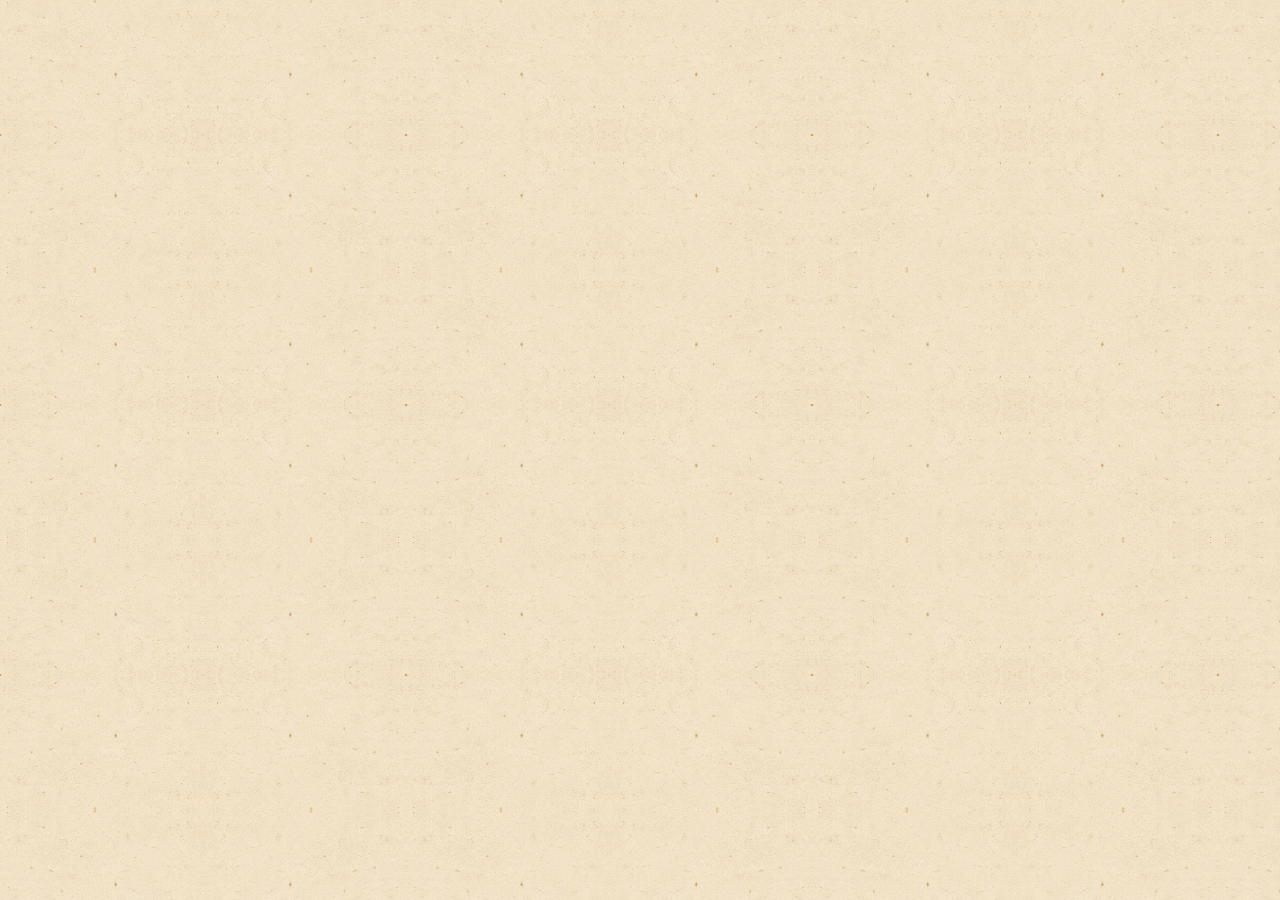
==== commit c1120f15: "ALIVE V4 · REFRESH PUBLIC RUNTIME ASSETS" ====
--- a/index.html
+++ b/index.html
@@ -8,7 +8,7 @@
     <meta name="mobile-web-app-capable" content="yes" />
     <meta name="apple-mobile-web-app-capable" content="yes" />
     <title>ALIVE · Room Zero</title>
-    <link rel="stylesheet" href="./styles.css?v=5.3-layout-fix" />
+    <link rel="stylesheet" href="./styles.css?v=5.4-phase2c" />
   </head>
   <body>
     <div class="app-shell" id="app-shell" data-mode="folded" data-layout-mode="folded">
@@ -17,6 +17,6 @@
     <div class="toast" id="toast" role="status" aria-live="polite"></div>
     <div class="sheet-backdrop" id="sheet-backdrop"></div>
     <section class="bottom-sheet" id="bottom-sheet" role="dialog" aria-modal="true" aria-labelledby="sheet-title" hidden></section>
-    <script type="module" src="./app.js?v=5.3-layout-fix"></script>
+    <script type="module" src="./app.js?v=5.4-phase2c"></script>
   </body>
 </html>
--- a/styles.css
+++ b/styles.css
@@ -651,60 +651,110 @@
   .nurture-fx { animation:none; }
 }
 
-/* Room Zero layout lock: size everything from the room, never from the source PNG. */
-.room-scene .room-egg {
-  width:auto !important;
-  height:25% !important;
-  left:61% !important;
-  right:auto !important;
-  bottom:6% !important;
-  opacity:1 !important;
-  filter:none !important;
-  mix-blend-mode:normal !important;
-  background:transparent !important;
-  z-index:12 !important;
-}
-.room-scene .room-egg > img { opacity:1 !important; filter:none !important; }
-.room-scene .room-zhanzhan { width:auto !important; height:33% !important; left:35% !important; right:auto !important; bottom:6% !important; z-index:10 !important; }
-.room-scene .room-bed { width:35% !important; left:2% !important; right:auto !important; bottom:6% !important; z-index:3 !important; }
-.room-scene .room-window { width:23% !important; right:9% !important; left:auto !important; top:15% !important; z-index:2 !important; }
-.room-scene .room-lamp { width:auto !important; height:18% !important; left:54% !important; top:0 !important; z-index:4 !important; }
-.room-scene .room-plant { width:auto !important; height:15% !important; right:24% !important; left:auto !important; bottom:22% !important; z-index:8 !important; }
-.room-scene .room-seed-jar { width:auto !important; height:10% !important; right:4% !important; left:auto !important; bottom:25% !important; z-index:9 !important; }
-.room-scene .room-smoke-beast { width:auto !important; height:16% !important; right:5% !important; left:auto !important; bottom:8% !important; z-index:11 !important; filter:none !important; }
-.room-scene .room-resident { width:auto !important; right:auto !important; transform:none !important; z-index:10 !important; }
-.room-scene .room-resident.anchor-right { right:17% !important; left:auto !important; bottom:9% !important; top:auto !important; }
-.room-scene .room-resident.anchor-window { right:16% !important; left:auto !important; top:36% !important; bottom:auto !important; }
-.room-scene .resident-liver { height:17% !important; }
-.room-scene .resident-muscle { height:22% !important; }
-.room-scene .resident-moon { height:16% !important; }
-.room-scene .resident-water { height:14% !important; }
-.room-scene .room-rug { width:36% !important; left:34% !important; right:auto !important; bottom:3% !important; z-index:2 !important; }
-.room-scene .room-table { width:22% !important; right:3% !important; left:auto !important; bottom:7% !important; z-index:3 !important; }
-.room-scene .room-stool { width:11% !important; right:13% !important; left:auto !important; bottom:3% !important; z-index:4 !important; }
-.room-scene .room-cup { width:7% !important; right:13% !important; left:auto !important; bottom:28% !important; z-index:5 !important; }
-.room-scene .room-slippers { width:14% !important; left:27% !important; right:auto !important; bottom:4% !important; z-index:5 !important; }
+/* Phase 2: Room Zero composition system.
+   All anchors size from the room box; intrinsic PNG dimensions never set scale. */
+.room-scene {
+  --room-scale-zhan:33%;
+  --room-scale-egg:22%;
+  --room-scale-muscle:19%;
+  --room-scale-liver:16%;
+  --room-scale-smoke:15%;
+  --room-scale-moon:15%;
+  --room-scale-water:13%;
+  --room-scale-jar:9%;
+  --room-scale-plant:11%;
+}
+.room-anchor {
+  position:absolute;
+  display:block;
+  box-sizing:border-box;
+  margin:0;
+  padding:0;
+  line-height:0;
+}
+.room-anchor > img {
+  display:block;
+  width:100%;
+  height:100%;
+  object-fit:contain;
+  user-select:none;
+  pointer-events:none;
+  filter:drop-shadow(2px 2px 0 rgba(17,17,17,.72));
+}
+/* BACK 1–10: room surfaces and wall-mounted scene elements. */
+.room-scene .room-wall { z-index:0; }
+.room-scene .room-floor { z-index:1; }
+.room-anchor.anchor-window { top:14%; right:9%; width:23%; aspect-ratio:155 / 140; z-index:10; }
+.room-anchor.anchor-lamp { top:0; left:52%; width:10%; aspect-ratio:118 / 130; transform:translateX(-50%); z-index:11; }
+/* MID 20–50: furniture and small room objects. */
+.room-anchor.anchor-bed { left:2%; bottom:7%; width:35%; aspect-ratio:198 / 126; z-index:30; }
+.room-anchor.anchor-rug { left:4%; bottom:2%; width:34%; aspect-ratio:226 / 120; z-index:20; }
+.room-anchor.anchor-table { right:5%; bottom:9%; width:19%; aspect-ratio:166 / 126; z-index:31; }
+.room-anchor.anchor-stool { right:13%; bottom:5%; width:10%; aspect-ratio:120 / 126; z-index:32; }
+.room-anchor.anchor-cup { right:14%; bottom:27%; width:7%; aspect-ratio:132 / 126; z-index:40; }
+.room-anchor.anchor-slippers { left:28%; bottom:4%; width:13%; aspect-ratio:163 / 130; z-index:40; }
+.room-anchor.anchor-plant { right:28%; bottom:32%; width:auto; height:var(--room-scale-plant); aspect-ratio:142 / 103; z-index:42; }
+.room-anchor.anchor-seed-jar { right:27%; bottom:7%; width:auto; height:var(--room-scale-jar); aspect-ratio:94 / 115; z-index:44; }
+/* FRONT 60–100: protagonist, egg and the two supporting-character slots. */
+.room-anchor.anchor-protagonist { left:32%; bottom:5%; width:auto; height:var(--room-scale-zhan); aspect-ratio:100 / 135; z-index:70; }
+.room-anchor.anchor-egg { left:50%; bottom:5%; width:auto; height:var(--room-scale-egg); aspect-ratio:149 / 163; z-index:72; }
+.room-anchor.anchor-resident-left { right:16%; bottom:7%; width:auto; height:var(--room-scale-liver); aspect-ratio:151 / 140; z-index:80; }
+.room-anchor.anchor-resident-right { right:2%; bottom:7%; width:auto; height:var(--room-scale-muscle); aspect-ratio:155 / 170; z-index:81; }
+.room-anchor.room-smoke-beast { width:auto; height:var(--room-scale-smoke); aspect-ratio:100 / 100; filter:none; }
+.room-anchor.room-smoke-beast > img { transition:transform .18s ease; filter:drop-shadow(3px 3px 0 rgba(17,17,17,.72)); }
+.room-anchor.room-smoke-beast:active > img { transform:scale(.96); }
+.room-anchor.room-resident > img { filter:drop-shadow(2px 2px 0 rgba(17,17,17,.65)); }
+.room-anchor.room-seed-jar > img { filter:drop-shadow(2px 2px 0 rgba(17,17,17,.65)); }
+.room-anchor.anchor-resident-left.resident-muscle { height:var(--room-scale-muscle); aspect-ratio:155 / 170; }
+.room-anchor.anchor-resident-left.resident-moon { height:var(--room-scale-moon); aspect-ratio:147 / 150; }
+.room-anchor.anchor-resident-left.resident-water { height:var(--room-scale-water); aspect-ratio:125 / 142; }
+.room-anchor.anchor-resident-left.resident-liver { height:var(--room-scale-liver); aspect-ratio:151 / 140; }
+.room-anchor.anchor-resident-right.resident-muscle { height:var(--room-scale-muscle); aspect-ratio:155 / 170; }
+.room-anchor.anchor-resident-right.resident-moon { height:var(--room-scale-moon); aspect-ratio:147 / 150; }
+.room-anchor.anchor-resident-right.resident-water { height:var(--room-scale-water); aspect-ratio:125 / 142; }
+.room-anchor.anchor-resident-right.resident-liver { height:var(--room-scale-liver); aspect-ratio:151 / 140; }
+.room-anchor.anchor-resident-right.room-smoke-beast { right:2%; bottom:7%; }
+.room-anchor.anchor-resident-left.room-resident { right:16%; bottom:7%; }
+.room-anchor.anchor-resident-right.room-resident { right:2%; bottom:7%; }
+.room-scene .room-asset { position:static; width:100%; height:100%; max-width:none; object-fit:contain; }
+.room-scene .room-label { z-index:90; }
+.room-scene .room-note { z-index:12; }
 
 @media (max-width:759px) {
-  .room-scene { height:56svh !important; min-height:360px !important; max-height:500px !important; }
-  .room-scene .room-rug,
-  .room-scene .room-table,
-  .room-scene .room-stool,
-  .room-scene .room-cup,
-  .room-scene .room-slippers { display:none !important; }
-  .room-scene .room-window { width:23% !important; right:10% !important; top:14% !important; }
-  .room-scene .room-lamp { height:18% !important; left:54% !important; }
-  .room-scene .room-plant { height:15% !important; right:20% !important; bottom:22% !important; }
-  .room-scene .room-seed-jar { height:10% !important; right:5% !important; bottom:24% !important; }
-  .room-scene .room-egg { height:25% !important; left:63% !important; bottom:5% !important; }
-  .room-scene .room-zhanzhan { height:33% !important; left:33% !important; bottom:5% !important; }
-  .room-scene .room-smoke-beast { height:16% !important; right:5% !important; bottom:7% !important; }
-  .room-scene .room-resident.anchor-right { right:18% !important; bottom:8% !important; }
-  .room-scene .room-resident.anchor-window { right:17% !important; top:34% !important; }
-  .room-scene .resident-liver { height:17% !important; }
-  .room-scene .resident-muscle { height:22% !important; }
-  .room-scene .resident-moon { height:16% !important; }
-  .room-scene .resident-water { height:14% !important; }
+  .room-scene {
+    --room-scale-zhan:34%;
+    --room-scale-egg:22%;
+    --room-scale-muscle:19%;
+    --room-scale-liver:16%;
+    --room-scale-smoke:15%;
+    --room-scale-moon:15%;
+    --room-scale-water:13%;
+    --room-scale-jar:9%;
+    --room-scale-plant:11%;
+  }
+  .room-anchor.anchor-window { top:13%; right:9%; width:25%; }
+  .room-anchor.anchor-lamp { left:53%; width:12%; }
+  .room-anchor.anchor-bed { left:1%; bottom:7%; width:40%; }
+  .room-anchor.anchor-rug,
+  .room-anchor.anchor-table,
+  .room-anchor.anchor-stool,
+  .room-anchor.anchor-cup,
+  .room-anchor.anchor-slippers { display:none; }
+  .room-anchor.anchor-plant { right:23%; bottom:32%; height:var(--room-scale-plant); }
+  .room-anchor.anchor-seed-jar { right:1%; bottom:28%; height:var(--room-scale-jar); }
+  .room-anchor.anchor-protagonist { left:29%; bottom:5%; }
+  .room-anchor.anchor-egg { left:62%; bottom:5%; }
+  .room-anchor.anchor-resident-left.room-resident { right:18%; bottom:8%; }
+  .room-anchor.anchor-resident-right.room-resident,
+  .room-anchor.anchor-resident-right.room-smoke-beast { right:3%; bottom:8%; }
+}
+
+@media (min-width:760px) {
+  /* The small table becomes a wall-side mid-layer object so the resident
+     slots remain clear on the floor; the stool is intentionally omitted. */
+  .room-anchor.anchor-table { top:36%; right:34%; bottom:auto; width:16%; }
+  .room-anchor.anchor-cup { top:41%; right:37%; bottom:auto; width:6%; }
+  .room-anchor.anchor-stool { display:none; }
 }
 
 /* Phase 1 layout architecture: one explicit mode contract, updated by app.js. */
@@ -755,3 +805,159 @@
   }
   .app-shell[data-layout-mode="unfolded"] .game-nav { width:min(1160px,100%); }
 }
+
+/* Phase 2C: Find N6 first-screen composition.
+   The viewport mode owns the information architecture; the room anchors own
+   only the scene composition. No portrait page is scaled to fake Unfolded. */
+.app-shell[data-layout-mode="unfolded"] .game-screen {
+  display:grid;
+  grid-template-rows:minmax(0,66fr) minmax(0,18fr) minmax(0,16fr);
+  gap:0;
+  width:100%;
+  max-width:none;
+  height:100svh;
+  min-height:0;
+  padding:clamp(18px,2.4vw,60px);
+  overflow:hidden;
+  border-radius:24px;
+}
+.app-shell[data-layout-mode="unfolded"] .game-layout {
+  grid-row:1;
+  display:grid;
+  grid-template-columns:minmax(0,2fr) minmax(0,1fr);
+  gap:clamp(12px,1vw,24px);
+  width:100%;
+  height:100%;
+  min-height:0;
+  margin:0;
+}
+.app-shell[data-layout-mode="unfolded"] .game-world,
+.app-shell[data-layout-mode="unfolded"] .world-stage-wrap,
+.app-shell[data-layout-mode="unfolded"] .room-scene { min-height:0; height:100%; }
+.app-shell[data-layout-mode="unfolded"] .game-hud {
+  display:flex;
+  flex-direction:column;
+  gap:clamp(10px,1vw,20px);
+  min-height:0;
+  padding:0;
+}
+.app-shell[data-layout-mode="unfolded"] .hud-status { flex:1 1 65%; min-height:0; }
+.app-shell[data-layout-mode="unfolded"] .today-state { height:100%; min-height:0; padding:clamp(20px,1.5vw,38px); }
+.app-shell[data-layout-mode="unfolded"] .state-title { margin-bottom:clamp(14px,1.2vw,28px); font-size:clamp(16px,1.2vw,30px); }
+.state-rows { display:grid; gap:0; }
+.state-row { display:grid; grid-template-columns:clamp(28px,2vw,48px) minmax(0,1fr) auto; align-items:center; gap:clamp(7px,.8vw,16px); min-height:clamp(50px,4.5vw,90px); border-top:1px solid var(--shell-soft-line); font-size:clamp(13px,1.05vw,25px); }
+.state-row img { width:clamp(22px,1.6vw,38px); height:clamp(22px,1.6vw,38px); object-fit:contain; }
+.state-row strong { font-family:var(--mono); font-size:clamp(12px,1vw,24px); font-weight:500; white-space:nowrap; }
+.state-mark { display:grid; place-items:center; width:clamp(24px,1.6vw,38px); height:clamp(24px,1.6vw,38px); border:2px solid var(--shell-ink); border-radius:50%; font-family:var(--mono); font-size:clamp(9px,.7vw,16px); }
+.app-shell[data-layout-mode="unfolded"] .mood-entry { flex:0 0 31%; min-height:0; padding:clamp(20px,1.5vw,38px); }
+.app-shell[data-layout-mode="unfolded"] .mood-entry span { font-size:clamp(16px,1.15vw,28px); }
+.app-shell[data-layout-mode="unfolded"] .mood-entry small { align-self:end; font-family:var(--mono); font-size:clamp(10px,.8vw,18px); opacity:.68; }
+.mood-options { display:flex; justify-content:space-between; align-items:center; gap:8px; margin-top:auto; }
+.mood-options b { display:grid; place-items:center; width:clamp(42px,3vw,70px); height:clamp(42px,3vw,70px); border:2px solid var(--shell-ink); border-radius:50%; font-size:clamp(11px,.9vw,20px); font-weight:700; }
+.mood-options b:first-child { background:#b6d879; }
+.mood-options b:nth-child(2) { background:#f2d46f; }
+.mood-options b:last-child { background:#e89879; }
+.app-shell[data-layout-mode="unfolded"] .game-focus { display:none; }
+.app-shell[data-layout-mode="unfolded"] .game-action-row {
+  grid-row:2;
+  display:block;
+  width:100%;
+  height:100%;
+  min-height:0;
+  margin:0;
+}
+.app-shell[data-layout-mode="unfolded"] .quick-log { display:flex; flex-direction:column; height:100%; padding:clamp(12px,1vw,24px) 0 0; }
+.app-shell[data-layout-mode="unfolded"] .quick-log .section-kicker { flex:0 0 auto; min-height:clamp(28px,2.5vw,54px); padding:0 clamp(4px,.5vw,12px); font-size:clamp(15px,1.1vw,27px); }
+.app-shell[data-layout-mode="unfolded"] .quick-buttons { flex:1; display:grid; grid-template-columns:repeat(4,minmax(0,1fr)); gap:clamp(8px,.8vw,18px); min-height:0; margin-top:clamp(8px,.6vw,16px); }
+.app-shell[data-layout-mode="unfolded"] .quick-button { display:grid; grid-template-columns:auto 1fr; grid-template-rows:1fr auto; align-content:center; gap:clamp(5px,.5vw,12px); min-height:0; height:100%; padding:clamp(10px,1vw,24px); border-width:10px; }
+.app-shell[data-layout-mode="unfolded"] .quick-button .quick-icon { grid-row:1/-1; align-self:center; }
+.quick-icon { display:grid; place-items:center; min-width:clamp(24px,2vw,46px); min-height:clamp(24px,2vw,46px); font-size:clamp(18px,1.4vw,32px); font-weight:700; }
+.quick-icon img { width:100%; height:100%; object-fit:contain; }
+.app-shell[data-layout-mode="unfolded"] .quick-button b { align-self:end; font-size:clamp(14px,1.1vw,27px); }
+.app-shell[data-layout-mode="unfolded"] .quick-button small { font-size:clamp(9px,.7vw,16px); }
+.app-shell[data-layout-mode="unfolded"] .game-nav { grid-row:3; align-self:stretch; width:100%; height:100%; min-height:0; margin:0; }
+.app-shell[data-layout-mode="unfolded"] .game-nav button { min-height:0; height:100%; gap:clamp(5px,.5vw,12px); font-size:clamp(14px,1.1vw,27px); }
+.app-shell[data-layout-mode="unfolded"] .game-nav button span { font-size:clamp(24px,2vw,48px); }
+.app-shell[data-layout-mode="unfolded"] .game-nav button b { font-size:clamp(13px,1vw,24px); }
+.app-shell[data-layout-mode="unfolded"] .game-action-row > .quick-log { width:100%; }
+.app-shell[data-layout-mode="unfolded"] .smoke-action-wrap { display:none; }
+
+/* The Folded target is portrait even when its physical CSS width exceeds the
+   compact breakpoint. It keeps the action-first order and no side HUD. */
+.app-shell[data-layout-mode="folded"] .game-screen {
+  display:grid;
+  grid-template-rows:minmax(300px,38fr) minmax(140px,16fr) minmax(250px,46fr);
+  gap:0;
+  width:100%;
+  max-width:none;
+  height:100svh;
+  min-height:0;
+  padding:clamp(10px,2.4vw,28px) clamp(10px,3.2vw,36px) clamp(10px,2.4vw,28px);
+  overflow:hidden;
+  border:0;
+  border-radius:0;
+  box-shadow:none;
+}
+.app-shell[data-layout-mode="folded"] .game-layout { grid-row:1; display:block; width:100%; height:100%; min-height:0; margin:0; }
+.app-shell[data-layout-mode="folded"] .game-world,
+.app-shell[data-layout-mode="folded"] .world-stage-wrap,
+.app-shell[data-layout-mode="folded"] .room-scene { min-height:0; height:100%; }
+.app-shell[data-layout-mode="folded"] .game-hud { display:none; }
+.app-shell[data-layout-mode="folded"] .game-focus { grid-row:2; display:flex; flex-direction:column; justify-content:center; width:100%; height:100%; min-height:0; margin:0; }
+.app-shell[data-layout-mode="folded"] .focus-note { display:flex; flex-direction:column; justify-content:center; height:100%; padding:clamp(8px,1.2vw,18px) 0; }
+.app-shell[data-layout-mode="folded"] .note-heading { font-size:clamp(15px,1.5vw,28px); }
+.app-shell[data-layout-mode="folded"] .focus-target { align-items:flex-start; width:100%; min-height:clamp(150px,12vw,260px); margin-top:clamp(8px,1vw,20px); padding:clamp(12px,1.2vw,22px); }
+.app-shell[data-layout-mode="folded"] .focus-target > img { flex:0 0 auto; margin-top:4px; }
+.app-shell[data-layout-mode="folded"] .focus-target-body { display:grid; flex:1; gap:clamp(4px,.5vw,10px); min-width:0; }
+.app-shell[data-layout-mode="folded"] .focus-target-body strong { font-size:clamp(20px,2vw,38px); }
+.app-shell[data-layout-mode="folded"] .focus-target-body b { font-family:var(--mono); font-size:clamp(32px,4vw,72px); line-height:.95; }
+.app-shell[data-layout-mode="folded"] .focus-target-body small { font-family:var(--mono); font-size:clamp(10px,.9vw,18px); opacity:.68; }
+.focus-meter { display:block; height:clamp(7px,.7vw,14px); overflow:hidden; border:2px solid var(--shell-ink); background:rgba(255,250,240,.65); }
+.focus-meter em { display:block; height:100%; background:var(--shell-red); }
+.app-shell[data-layout-mode="folded"] .game-action-row { grid-row:3; display:flex; flex-direction:column; justify-content:flex-start; gap:clamp(8px,1vw,18px); width:100%; height:100%; min-height:0; margin:0; }
+.app-shell[data-layout-mode="folded"] .smoke-action-wrap { align-self:stretch; display:flex; align-items:center; width:100%; flex:1 1 auto; }
+.app-shell[data-layout-mode="folded"] .smoke-primary { width:100%; min-height:clamp(80px,8vw,150px); }
+.app-shell[data-layout-mode="folded"] .smoke-primary > b { font-size:clamp(18px,1.8vw,34px); }
+.app-shell[data-layout-mode="folded"] .smoke-count-outside strong { font-size:clamp(28px,3vw,56px); }
+.app-shell[data-layout-mode="folded"] .quick-log { width:100%; margin-top:auto; flex:0 0 auto; }
+.app-shell[data-layout-mode="folded"] .quick-log .section-kicker { display:none; }
+.app-shell[data-layout-mode="folded"] .quick-buttons { display:grid; grid-template-columns:1fr; height:auto; margin:0; }
+.app-shell[data-layout-mode="folded"] .quick-button { display:none; }
+.app-shell[data-layout-mode="folded"] .quick-button.quick-button-other { display:grid; grid-template-columns:auto 1fr; min-height:clamp(48px,4.5vw,88px); padding:clamp(8px,1vw,18px); }
+.app-shell[data-layout-mode="folded"] .quick-button.quick-button-other small { display:none; }
+.app-shell[data-layout-mode="folded"] .game-nav { display:none; }
+
+/* Phase 2C room anchors: same room-scale tokens, target-specific spacing. */
+.app-shell[data-layout-mode="unfolded"] .room-anchor.anchor-bed { left:1.5%; bottom:7%; width:36%; }
+.app-shell[data-layout-mode="unfolded"] .room-anchor.anchor-protagonist { left:34%; bottom:5%; }
+.app-shell[data-layout-mode="unfolded"] .room-anchor.anchor-egg { left:54%; bottom:5%; }
+.app-shell[data-layout-mode="unfolded"] .room-anchor.anchor-plant { right:29%; top:28%; bottom:auto; height:var(--room-scale-plant); }
+.app-shell[data-layout-mode="unfolded"] .room-anchor.anchor-seed-jar { right:17%; bottom:7%; }
+.app-shell[data-layout-mode="unfolded"] .room-anchor.anchor-table { right:24%; top:58%; bottom:auto; width:18%; }
+.app-shell[data-layout-mode="unfolded"] .room-anchor.anchor-cup { right:27%; top:62%; bottom:auto; width:6%; }
+.app-shell[data-layout-mode="unfolded"] .room-anchor.anchor-resident-left.room-resident { right:14%; top:49%; bottom:auto; }
+.app-shell[data-layout-mode="unfolded"] .room-anchor.anchor-resident-right.room-resident,
+.app-shell[data-layout-mode="unfolded"] .room-anchor.anchor-resident-right.room-smoke-beast { right:3%; bottom:7%; }
+.app-shell[data-layout-mode="unfolded"] .room-anchor.anchor-rug { left:4%; bottom:2%; width:34%; }
+
+.app-shell[data-layout-mode="folded"] .room-scene { border-radius:16px; }
+.app-shell[data-layout-mode="folded"] .room-anchor.anchor-window { top:11%; right:5%; width:29%; }
+.app-shell[data-layout-mode="folded"] .room-anchor.anchor-lamp { left:53%; width:12%; }
+.app-shell[data-layout-mode="folded"] .room-anchor.anchor-bed { left:1%; bottom:6%; width:43%; }
+.app-shell[data-layout-mode="folded"] .room-anchor.anchor-rug,
+.app-shell[data-layout-mode="folded"] .room-anchor.anchor-table,
+.app-shell[data-layout-mode="folded"] .room-anchor.anchor-stool,
+.app-shell[data-layout-mode="folded"] .room-anchor.anchor-cup,
+.app-shell[data-layout-mode="folded"] .room-anchor.anchor-slippers { display:none; }
+.app-shell[data-layout-mode="folded"] .room-anchor.anchor-protagonist { left:29%; bottom:5%; }
+.app-shell[data-layout-mode="folded"] .room-anchor.anchor-egg { left:58%; bottom:5%; }
+.app-shell[data-layout-mode="folded"] .room-anchor.anchor-plant { right:11%; top:43%; bottom:auto; height:10%; }
+.app-shell[data-layout-mode="folded"] .room-anchor.anchor-seed-jar { right:3%; bottom:8%; height:var(--room-scale-jar); }
+.app-shell[data-layout-mode="folded"] .room-anchor.room-resident { display:none; }
+.app-shell[data-layout-mode="folded"] .room-anchor.anchor-resident-right.room-smoke-beast { right:4%; bottom:8%; }
+
+@media (max-width:759px) {
+  .app-shell[data-layout-mode="folded"] .game-screen { padding:8px 13px calc(8px + env(safe-area-inset-bottom)); }
+  .app-shell[data-layout-mode="folded"] .game-layout { display:block; }
+  .app-shell[data-layout-mode="folded"] .room-scene { border-radius:18px; }
+}
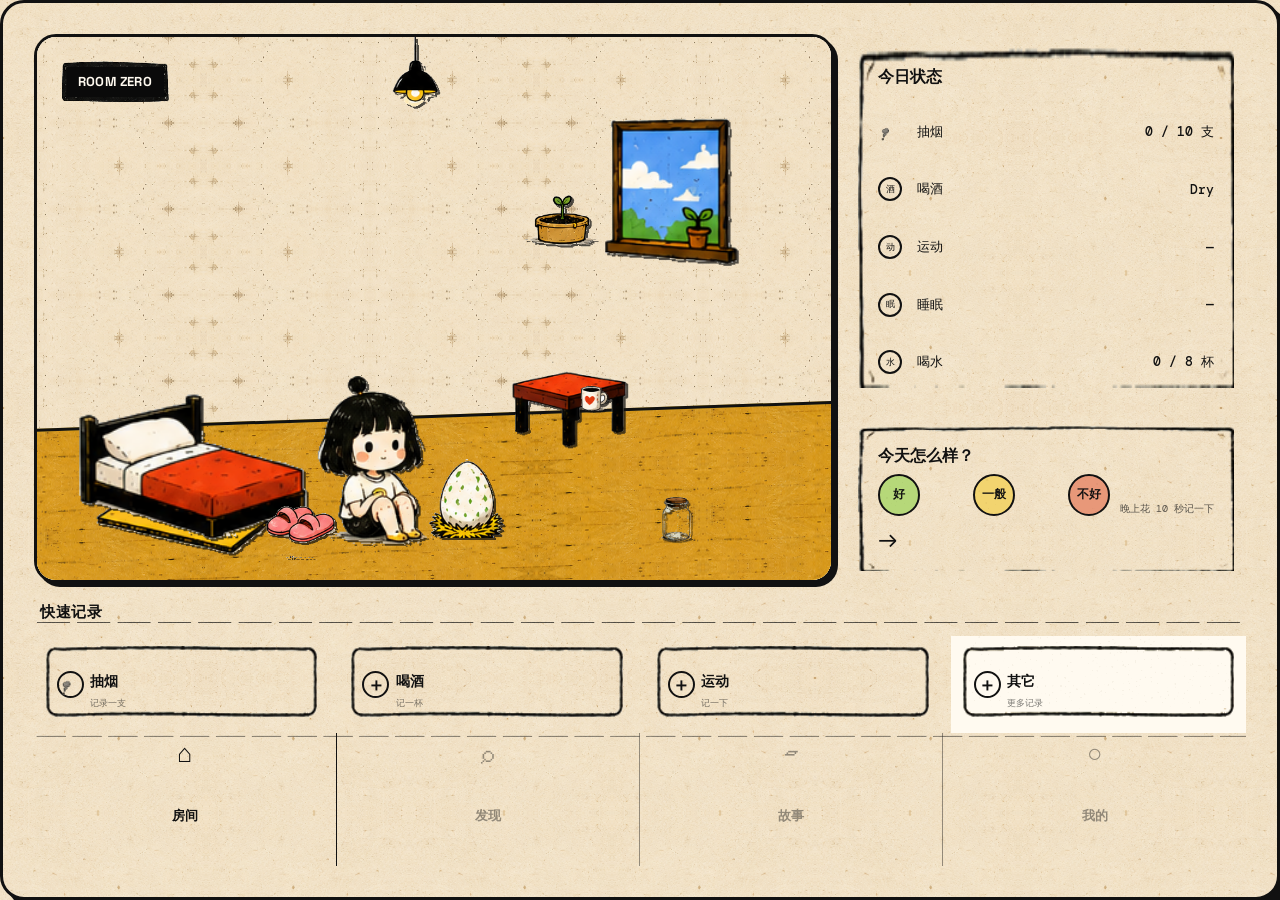
==== commit 8a4e5f33: "ALIVE V4 · PUBLISH FIND N6 LAYOUT SPEC" ====
--- a/index.html
+++ b/index.html
@@ -8,7 +8,7 @@
     <meta name="mobile-web-app-capable" content="yes" />
     <meta name="apple-mobile-web-app-capable" content="yes" />
     <title>ALIVE · Room Zero</title>
-    <link rel="stylesheet" href="./styles.css?v=5.4-phase2c" />
+    <link rel="stylesheet" href="./styles.css?v=5.5-layout-spec" />
   </head>
   <body>
     <div class="app-shell" id="app-shell" data-mode="folded" data-layout-mode="folded">
@@ -17,6 +17,6 @@
     <div class="toast" id="toast" role="status" aria-live="polite"></div>
     <div class="sheet-backdrop" id="sheet-backdrop"></div>
     <section class="bottom-sheet" id="bottom-sheet" role="dialog" aria-modal="true" aria-labelledby="sheet-title" hidden></section>
-    <script type="module" src="./app.js?v=5.4-phase2c"></script>
+    <script type="module" src="./app.js?v=5.5-layout-spec"></script>
   </body>
 </html>
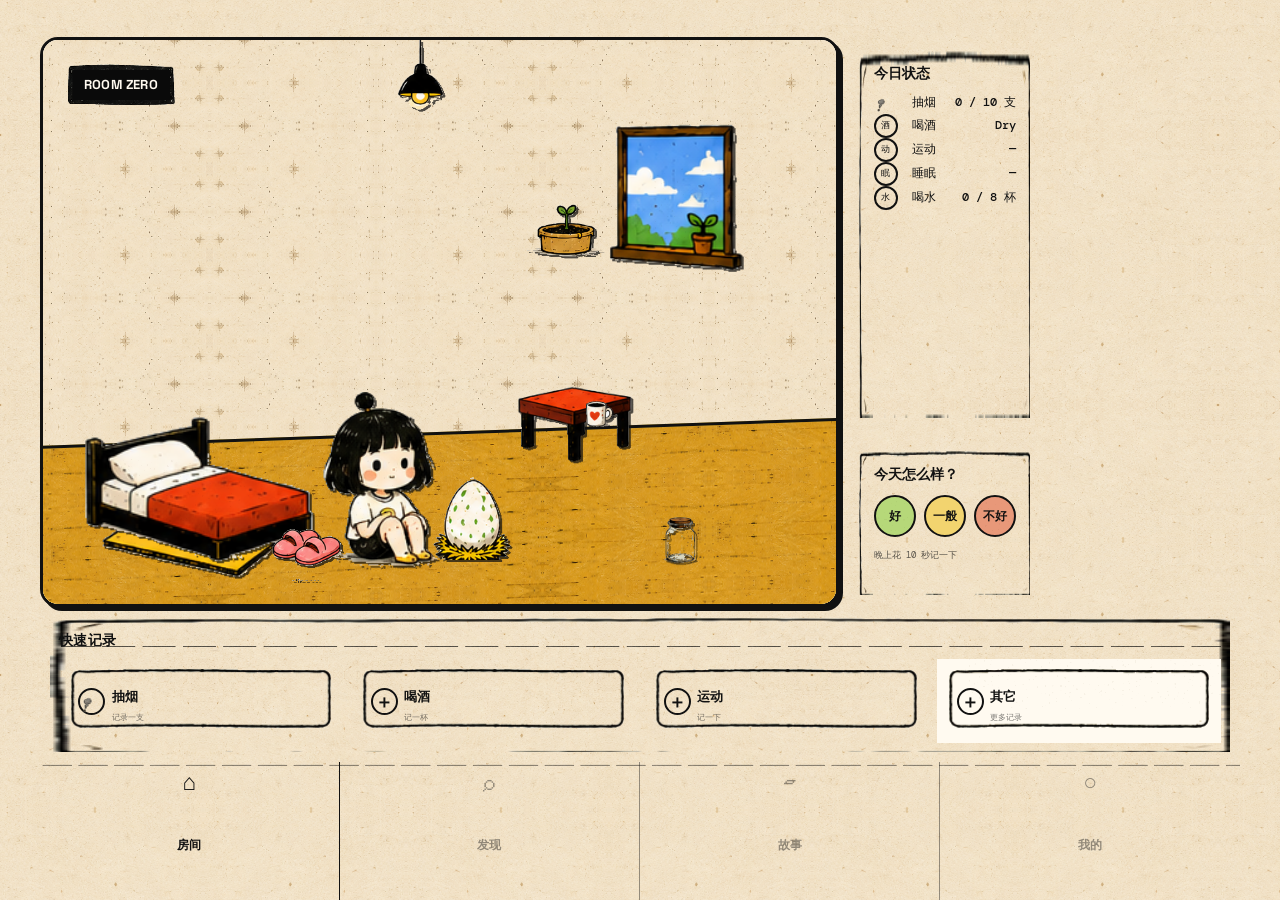
==== commit 4fe94a7c: "ALIVE V4 · FIX MOBILE ASSET AND FOCUS LAYOUT" ====
--- a/index.html
+++ b/index.html
@@ -8,7 +8,7 @@
     <meta name="mobile-web-app-capable" content="yes" />
     <meta name="apple-mobile-web-app-capable" content="yes" />
     <title>ALIVE · Room Zero</title>
-    <link rel="stylesheet" href="./styles.css?v=5.5-layout-spec" />
+    <link rel="stylesheet" href="./styles.css?v=5.6-layout-fix" />
   </head>
   <body>
     <div class="app-shell" id="app-shell" data-mode="folded" data-layout-mode="folded">
@@ -17,6 +17,6 @@
     <div class="toast" id="toast" role="status" aria-live="polite"></div>
     <div class="sheet-backdrop" id="sheet-backdrop"></div>
     <section class="bottom-sheet" id="bottom-sheet" role="dialog" aria-modal="true" aria-labelledby="sheet-title" hidden></section>
-    <script type="module" src="./app.js?v=5.5-layout-spec"></script>
+    <script type="module" src="./app.js?v=5.6-layout-fix"></script>
   </body>
 </html>
--- a/styles.css
+++ b/styles.css
@@ -961,3 +961,183 @@
   .app-shell[data-layout-mode="folded"] .game-layout { display:block; }
   .app-shell[data-layout-mode="folded"] .room-scene { border-radius:18px; }
 }
+
+/* Find N6 layout specification lock.
+   This is the final mode-specific layer. It locks the information architecture
+   to the supplied 2480x2248 / 1140x2616 composition without touching gameplay. */
+.app-shell[data-layout-mode="unfolded"] .game-screen {
+  display:grid;
+  grid-template-rows:minmax(0,66fr) minmax(0,18fr) minmax(0,16fr);
+  width:100%;
+  max-width:none;
+  height:100svh;
+  min-height:0;
+  margin:0;
+  padding:clamp(18px,2.9vw,72px) clamp(18px,3.1vw,76px) 0;
+  overflow:hidden;
+  border:0;
+  border-radius:0;
+  box-shadow:none;
+}
+.app-shell[data-layout-mode="unfolded"] .game-layout {
+  grid-row:1;
+  display:grid;
+  grid-template-columns:minmax(0,2.03fr) minmax(0,1fr);
+  gap:clamp(8px,.65vw,16px);
+  width:100%;
+  height:100%;
+  min-height:0;
+  margin:0;
+}
+.app-shell[data-layout-mode="unfolded"] .game-world,
+.app-shell[data-layout-mode="unfolded"] .world-stage-wrap,
+.app-shell[data-layout-mode="unfolded"] .room-scene { width:100%; min-width:0; min-height:0; height:100%; }
+.app-shell[data-layout-mode="unfolded"] .room-scene { border-radius:18px; box-shadow:4px 4px 0 var(--shell-ink); }
+.app-shell[data-layout-mode="unfolded"] .game-hud {
+  display:grid;
+  grid-template-rows:minmax(0,70fr) minmax(0,30fr);
+  gap:clamp(8px,.65vw,16px);
+  width:100%;
+  min-width:0;
+  min-height:0;
+  padding:0;
+}
+.app-shell[data-layout-mode="unfolded"] .hud-status,
+.app-shell[data-layout-mode="unfolded"] .today-state,
+.app-shell[data-layout-mode="unfolded"] .mood-entry { min-width:0; min-height:0; height:100%; }
+.app-shell[data-layout-mode="unfolded"] .today-state { padding:clamp(14px,1.15vw,28px); overflow:hidden; }
+.app-shell[data-layout-mode="unfolded"] .state-title { margin-bottom:clamp(8px,.7vw,18px); font-size:clamp(14px,1.05vw,26px); }
+.app-shell[data-layout-mode="unfolded"] .state-row { min-height:0; height:20%; font-size:clamp(12px,.95vw,23px); }
+.app-shell[data-layout-mode="unfolded"] .state-row strong { font-size:clamp(11px,.9vw,22px); }
+.app-shell[data-layout-mode="unfolded"] .mood-entry { display:grid; grid-template-columns:1fr; align-content:start; gap:clamp(9px,.9vw,20px); padding:clamp(14px,1.15vw,28px); }
+.app-shell[data-layout-mode="unfolded"] .mood-entry span { font-size:clamp(14px,1.05vw,26px); }
+.app-shell[data-layout-mode="unfolded"] .mood-options { width:100%; margin:auto 0 0; }
+.app-shell[data-layout-mode="unfolded"] .mood-entry small { align-self:end; font-size:clamp(9px,.7vw,17px); }
+.app-shell[data-layout-mode="unfolded"] .mood-entry i { display:none; }
+.app-shell[data-layout-mode="unfolded"] .game-focus { display:none; }
+.app-shell[data-layout-mode="unfolded"] .game-action-row {
+  grid-row:2;
+  display:block;
+  width:100%;
+  height:100%;
+  min-width:0;
+  min-height:0;
+  margin:0;
+}
+.app-shell[data-layout-mode="unfolded"] .quick-log {
+  display:grid;
+  grid-template-rows:auto minmax(0,1fr);
+  width:100%;
+  height:100%;
+  min-width:0;
+  min-height:0;
+  margin:0;
+  padding:clamp(10px,.9vw,22px) clamp(8px,.7vw,18px) clamp(8px,.7vw,18px);
+  border:10px solid transparent;
+  border-image:var(--material-panel) 20 fill stretch;
+}
+.app-shell[data-layout-mode="unfolded"] .quick-log .section-kicker { min-height:clamp(24px,1.8vw,42px); padding:0; font-size:clamp(14px,1.05vw,26px); }
+.app-shell[data-layout-mode="unfolded"] .quick-buttons { display:grid; grid-template-columns:repeat(4,minmax(0,1fr)); gap:clamp(7px,.65vw,16px); min-width:0; min-height:0; margin:clamp(7px,.55vw,14px) 0 0; }
+.app-shell[data-layout-mode="unfolded"] .quick-button { display:grid; grid-template-columns:auto 1fr; grid-template-rows:1fr auto; align-content:center; min-width:0; min-height:0; height:100%; padding:clamp(8px,.75vw,18px); }
+.app-shell[data-layout-mode="unfolded"] .quick-button .quick-icon { grid-row:1/-1; align-self:center; }
+.app-shell[data-layout-mode="unfolded"] .quick-button b { align-self:end; font-size:clamp(13px,1vw,24px); }
+.app-shell[data-layout-mode="unfolded"] .quick-button small { font-size:clamp(8px,.62vw,15px); }
+.app-shell[data-layout-mode="unfolded"] .game-nav {
+  grid-row:3;
+  display:grid;
+  width:100%;
+  height:100%;
+  min-height:0;
+  margin:0;
+  border-top:0;
+  border-bottom:0;
+}
+.app-shell[data-layout-mode="unfolded"] .game-nav button { min-height:0; height:100%; padding:clamp(7px,.7vw,16px); }
+.app-shell[data-layout-mode="unfolded"] .game-nav button span { font-size:clamp(22px,1.8vw,44px); }
+.app-shell[data-layout-mode="unfolded"] .game-nav button b { font-size:clamp(12px,.9vw,22px); }
+.app-shell[data-layout-mode="unfolded"] .smoke-action-wrap { display:none; }
+
+.app-shell[data-layout-mode="folded"] .game-screen {
+  display:grid;
+  grid-template-rows:minmax(0,40fr) minmax(0,20fr) minmax(0,40fr);
+  width:100%;
+  max-width:none;
+  height:100svh;
+  min-height:0;
+  margin:0;
+  padding:clamp(10px,2.4vw,28px) clamp(10px,3.1vw,36px) clamp(18px,3vw,34px);
+  overflow:hidden;
+  border:0;
+  border-radius:0;
+  box-shadow:none;
+}
+.app-shell[data-layout-mode="folded"] .game-layout { grid-row:1; display:block; width:100%; height:100%; min-height:0; margin:0; }
+.app-shell[data-layout-mode="folded"] .game-world,
+.app-shell[data-layout-mode="folded"] .world-stage-wrap,
+.app-shell[data-layout-mode="folded"] .room-scene { width:100%; min-width:0; min-height:0; height:100%; }
+.app-shell[data-layout-mode="folded"] .room-scene { border-radius:16px; box-shadow:4px 4px 0 var(--shell-ink); }
+.app-shell[data-layout-mode="folded"] .game-hud,
+.app-shell[data-layout-mode="folded"] .game-nav { display:none; }
+.app-shell[data-layout-mode="folded"] .game-focus {
+  grid-row:2;
+  display:flex;
+  align-items:stretch;
+  width:100%;
+  height:100%;
+  min-height:0;
+  margin:0;
+  padding-top:clamp(12px,1.4vw,28px);
+}
+.app-shell[data-layout-mode="folded"] .focus-note { display:grid; grid-template-columns:minmax(0,1fr); grid-template-rows:auto minmax(0,1fr); align-content:stretch; justify-items:stretch; width:100%; height:100%; min-height:0; padding:0; }
+.app-shell[data-layout-mode="folded"] .note-heading { min-height:clamp(22px,2vw,42px); font-size:clamp(15px,1.25vw,30px); }
+.app-shell[data-layout-mode="folded"] .note-heading img { width:clamp(22px,2.4vw,42px); }
+.app-shell[data-layout-mode="folded"] .focus-target {
+  display:grid;
+  grid-template-columns:auto minmax(0,1fr);
+  align-items:stretch;
+  width:100%;
+  max-width:none;
+  justify-self:stretch;
+  align-self:stretch;
+  min-height:0;
+  height:100%;
+  margin:clamp(7px,.8vw,16px) 0 0;
+  padding:clamp(10px,1.2vw,24px);
+}
+.app-shell[data-layout-mode="folded"] .focus-target > img { align-self:start; width:clamp(20px,1.8vw,36px); height:clamp(20px,1.8vw,36px); margin-top:4px; }
+.app-shell[data-layout-mode="folded"] .focus-target-body { display:grid; align-content:center; justify-items:center; width:100%; min-width:0; margin-left:0; gap:clamp(3px,.45vw,9px); }
+.app-shell[data-layout-mode="folded"] .focus-target-body strong { font-size:clamp(18px,1.55vw,36px); }
+.app-shell[data-layout-mode="folded"] .focus-target-body b { font-size:clamp(34px,3.2vw,74px); line-height:.95; }
+.app-shell[data-layout-mode="folded"] .focus-target-body small { font-size:clamp(9px,.75vw,18px); }
+.app-shell[data-layout-mode="folded"] .focus-meter { width:min(78%,520px); height:clamp(6px,.55vw,13px); }
+.app-shell[data-layout-mode="folded"] .game-action-row {
+  grid-row:3;
+  display:flex;
+  flex-direction:column;
+  align-items:stretch;
+  justify-content:flex-start;
+  gap:clamp(12px,1.4vw,28px);
+  width:100%;
+  height:100%;
+  min-height:0;
+  margin:0;
+  padding-top:clamp(12px,1.4vw,28px);
+}
+.app-shell[data-layout-mode="folded"] .smoke-action-wrap { display:flex; flex:0 0 auto; width:100%; min-height:0; }
+.app-shell[data-layout-mode="folded"] .smoke-primary { width:100%; min-height:clamp(70px,7.2vw,150px); height:clamp(70px,7.2vw,150px); }
+.app-shell[data-layout-mode="folded"] .smoke-primary > b { font-size:clamp(17px,1.65vw,34px); }
+.app-shell[data-layout-mode="folded"] .quick-log { flex:0 0 auto; width:100%; min-height:0; margin:0; padding:0; border:0; }
+.app-shell[data-layout-mode="folded"] .quick-log .section-kicker { display:none; }
+.app-shell[data-layout-mode="folded"] .quick-buttons { display:grid; grid-template-columns:1fr; width:100%; min-height:0; margin:0; }
+.app-shell[data-layout-mode="folded"] .quick-button { display:none; }
+.app-shell[data-layout-mode="folded"] .quick-button.quick-button-other { display:grid; grid-template-columns:auto 1fr; min-height:clamp(58px,5.5vw,112px); height:clamp(58px,5.5vw,112px); padding:clamp(8px,1vw,18px); }
+.app-shell[data-layout-mode="folded"] .quick-button.quick-button-other small { display:none; }
+
+@media (max-width:759px) {
+  .app-shell[data-layout-mode="folded"] .game-screen { padding:8px 13px calc(18px + env(safe-area-inset-bottom)); }
+  .app-shell[data-layout-mode="folded"] .room-scene { border-radius:16px; }
+  .app-shell[data-layout-mode="folded"] .game-focus { padding-top:10px; }
+  .app-shell[data-layout-mode="folded"] .game-action-row { padding-top:10px; gap:12px; }
+  .app-shell[data-layout-mode="folded"] .smoke-primary { height:60px; min-height:60px; }
+  .app-shell[data-layout-mode="folded"] .quick-button.quick-button-other { height:52px; min-height:52px; }
+}
